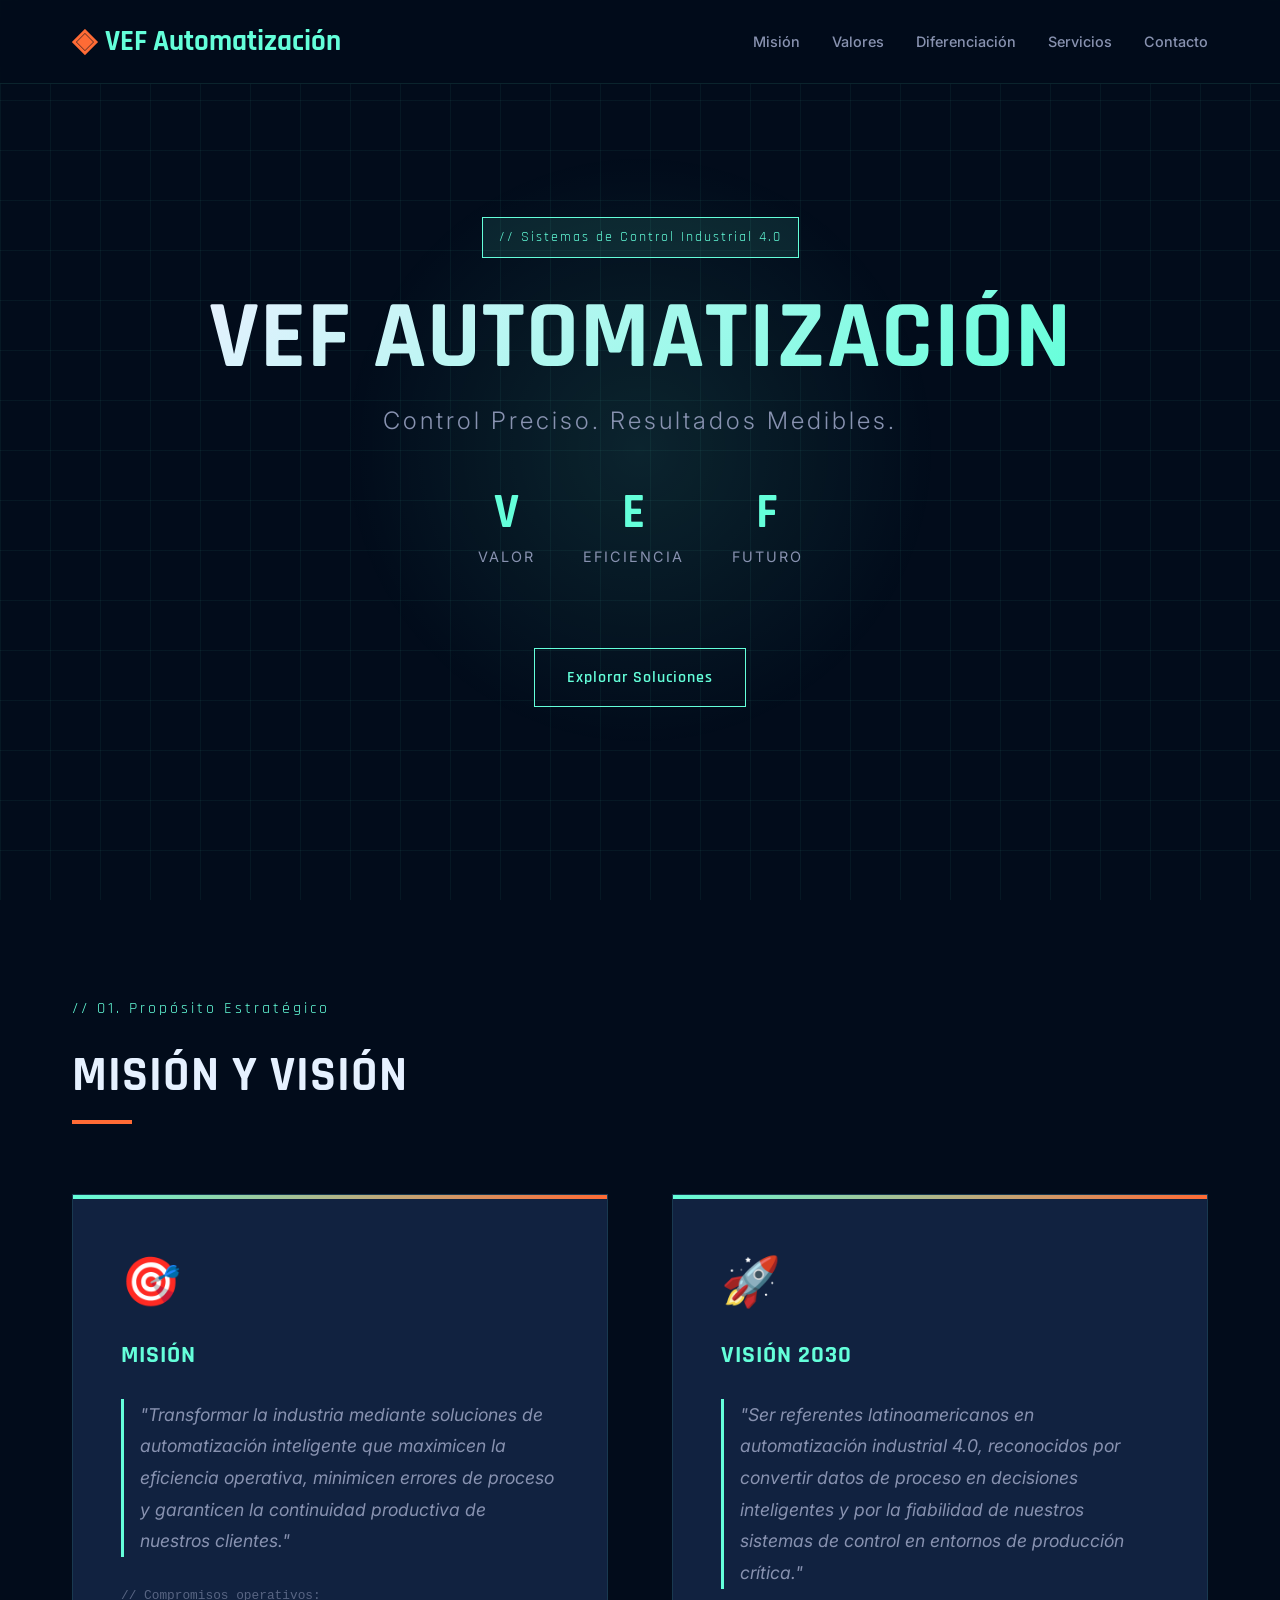
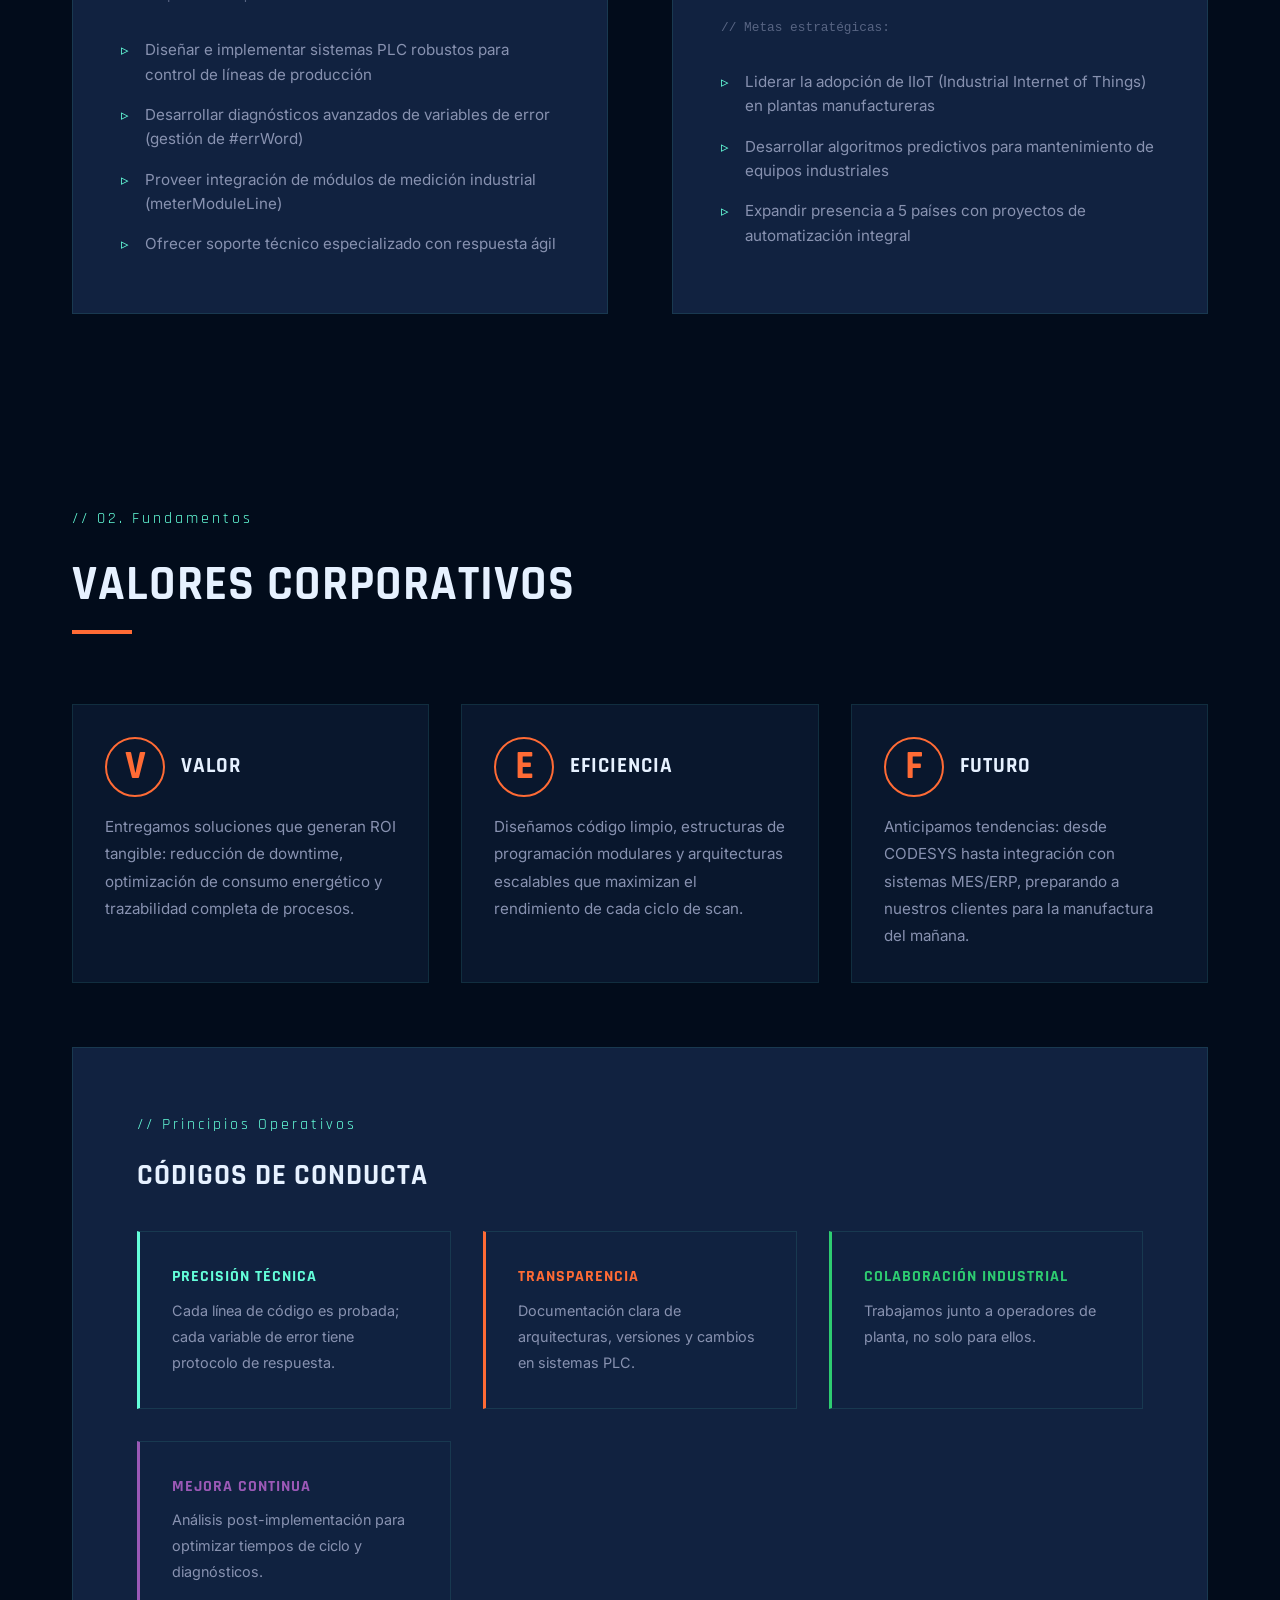
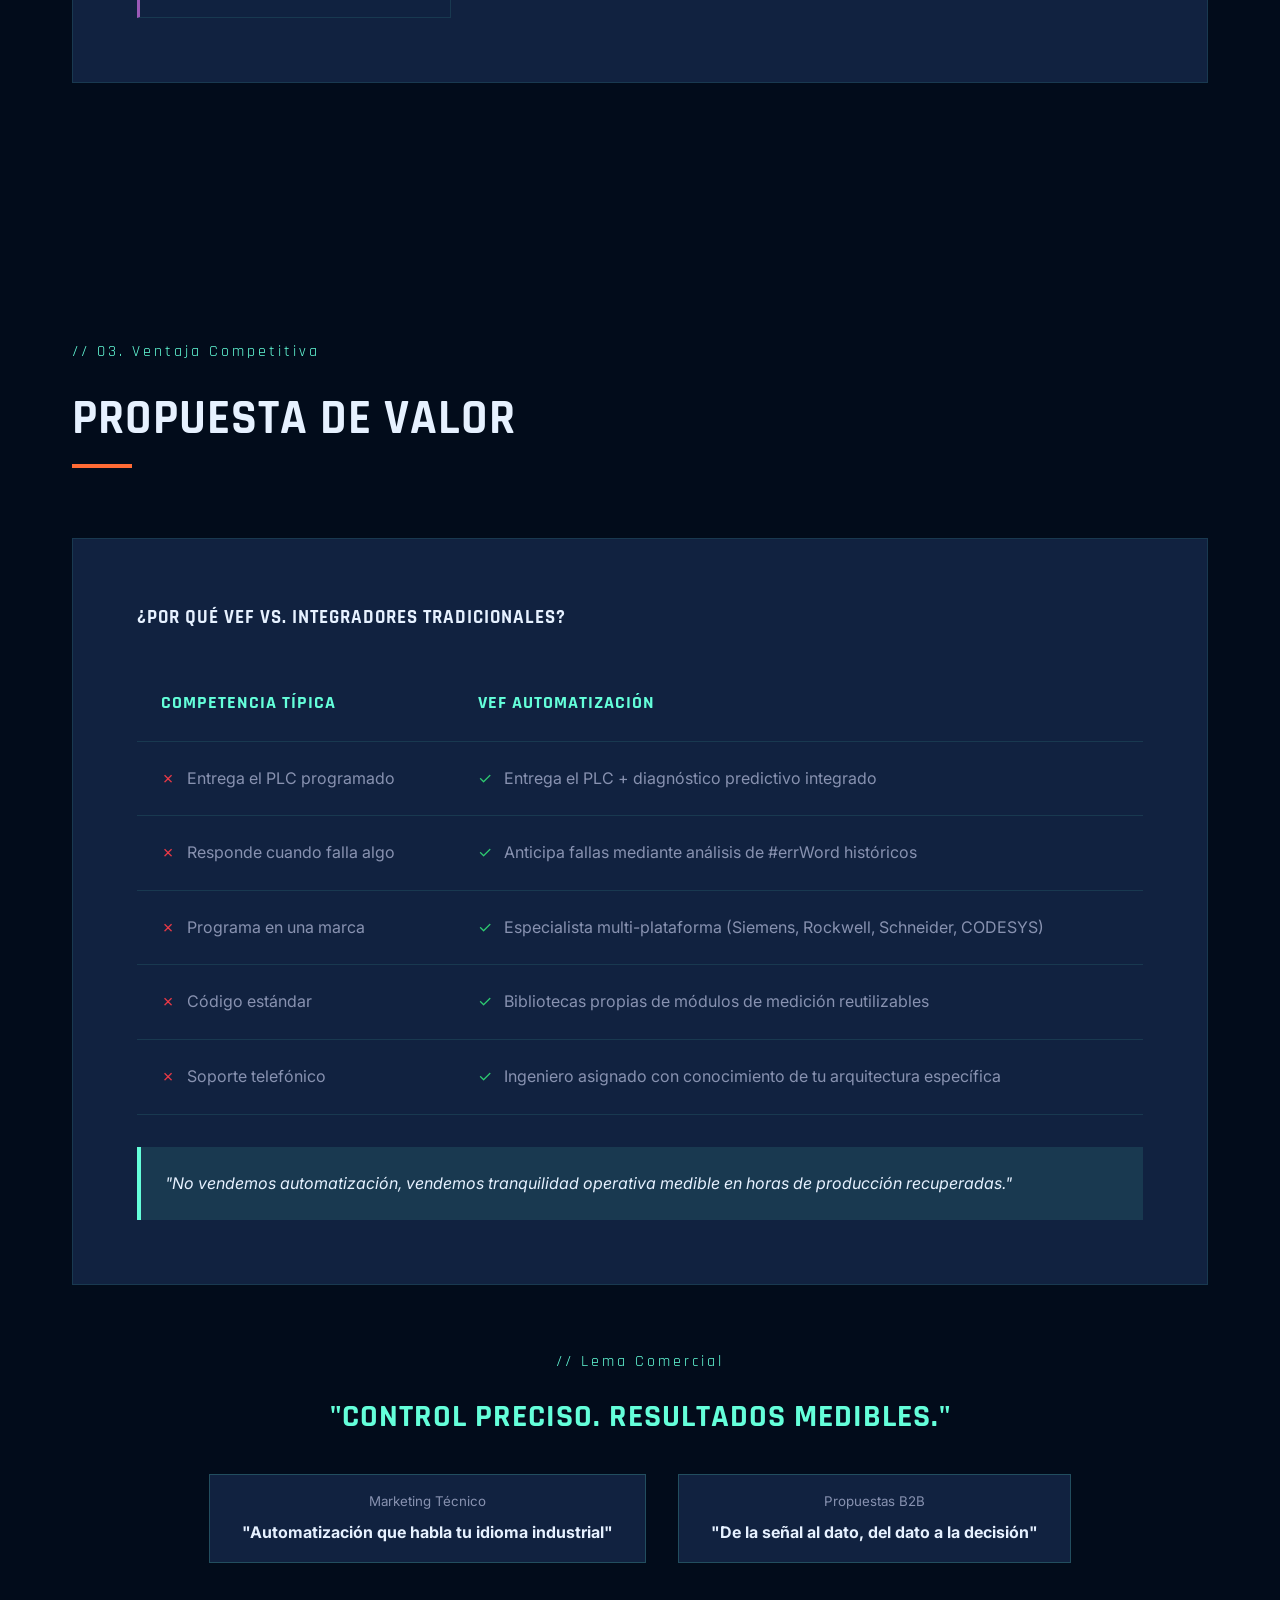
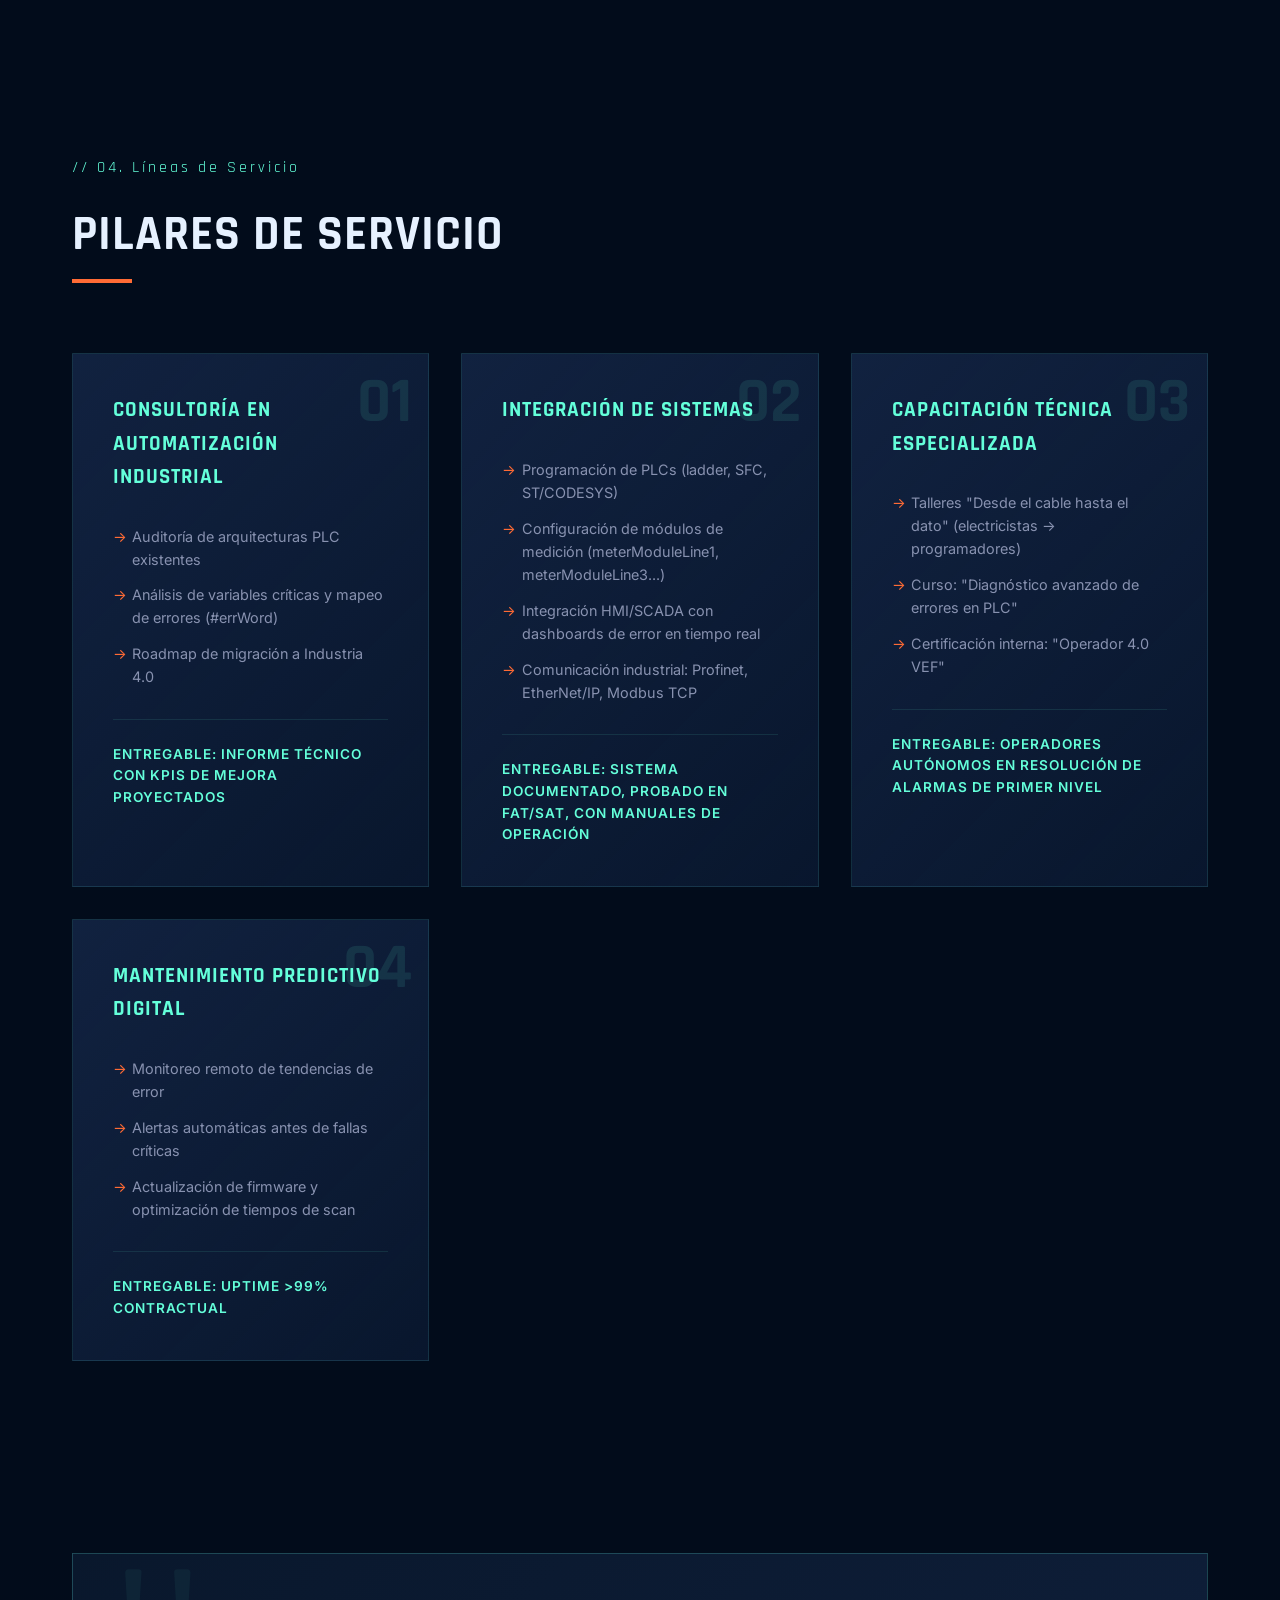
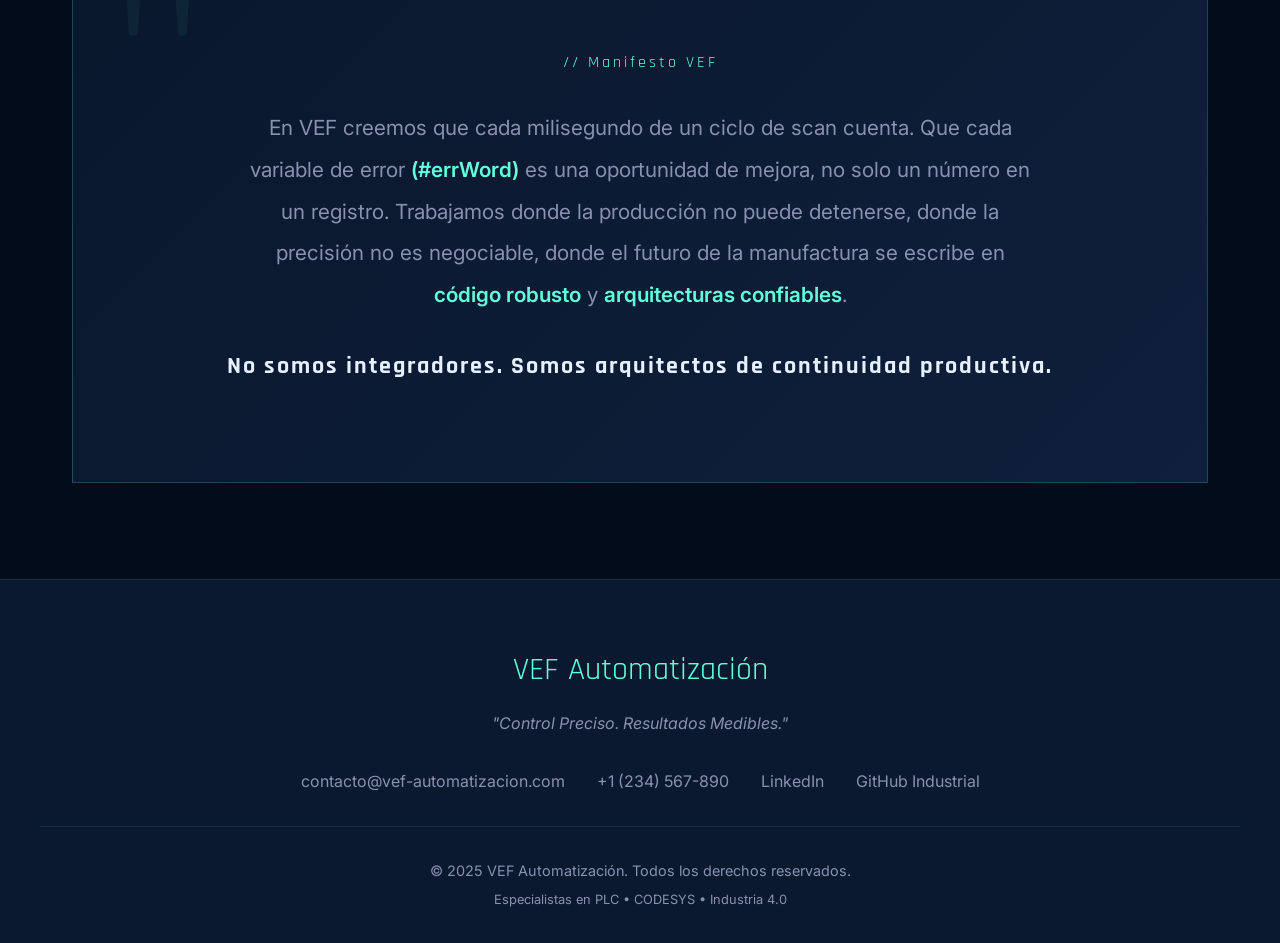
==== SRC/Index.html @ 4f165dd0 "Primer commit de proyecto" ====
<!DOCTYPE html>
<html lang="es">
<head>
    <meta charset="UTF-8">
    <meta name="viewport" content="width=device-width, initial-scale=1.0">
    <title>VEF Automatización | Control Preciso. Resultados Medibles.</title>
    <link rel="preconnect" href="https://fonts.googleapis.com">
    <link rel="preconnect" href="https://fonts.gstatic.com" crossorigin>
    <link href="https://fonts.googleapis.com/css2?family=Rajdhani:wght@400;500;600;700&family=Inter:wght@300;400;500;600&display=swap" rel="stylesheet">
    <style>
        :root {
            --primary: #0a192f;
            --secondary: #112240;
            --accent: #64ffda;
            --accent-dark: #00b4d8;
            --text-primary: #e6f1ff;
            --text-secondary: #8892b0;
            --industrial-orange: #ff6b35;
            --error-red: #e63946;
            --success: #2ecc71;
            --bg-dark: #020c1b;
            --grid-color: rgba(100, 255, 218, 0.05);
        }

        * {
            margin: 0;
            padding: 0;
            box-sizing: border-box;
        }

        html {
            scroll-behavior: smooth;
        }

        body {
            font-family: 'Inter', sans-serif;
            background-color: var(--bg-dark);
            color: var(--text-primary);
            line-height: 1.6;
            overflow-x: hidden;
        }

        h1, h2, h3, h4, h5, h6 {
            font-family: 'Rajdhani', sans-serif;
            font-weight: 700;
            text-transform: uppercase;
            letter-spacing: 1px;
        }

        /* Background Grid Animation */
        .bg-grid {
            position: fixed;
            top: 0;
            left: 0;
            width: 100%;
            height: 100%;
            background-image: 
                linear-gradient(var(--grid-color) 1px, transparent 1px),
                linear-gradient(90deg, var(--grid-color) 1px, transparent 1px);
            background-size: 50px 50px;
            z-index: -1;
            animation: gridMove 20s linear infinite;
        }

        @keyframes gridMove {
            0% { transform: translate(0, 0); }
            100% { transform: translate(50px, 50px); }
        }

        /* Navigation */
        nav {
            position: fixed;
            top: 0;
            width: 100%;
            background: rgba(2, 12, 27, 0.95);
            backdrop-filter: blur(10px);
            border-bottom: 1px solid rgba(100, 255, 218, 0.1);
            z-index: 1000;
            padding: 1rem 0;
            transition: all 0.3s ease;
        }

        nav.scrolled {
            padding: 0.5rem 0;
            box-shadow: 0 10px 30px -10px rgba(2, 12, 27, 0.7);
        }

        .nav-container {
            max-width: 1200px;
            margin: 0 auto;
            padding: 0 2rem;
            display: flex;
            justify-content: space-between;
            align-items: center;
        }

        .logo {
            font-family: 'Rajdhani', sans-serif;
            font-size: 1.8rem;
            font-weight: 700;
            color: var(--accent);
            text-decoration: none;
            display: flex;
            align-items: center;
            gap: 0.5rem;
        }

        .logo::before {
            content: '◈';
            color: var(--industrial-orange);
            font-size: 2rem;
            animation: pulse 2s infinite;
        }

        @keyframes pulse {
            0%, 100% { opacity: 1; }
            50% { opacity: 0.5; }
        }

        .nav-links {
            display: flex;
            gap: 2rem;
            list-style: none;
        }

        .nav-links a {
            color: var(--text-secondary);
            text-decoration: none;
            font-size: 0.9rem;
            font-weight: 500;
            transition: all 0.3s ease;
            position: relative;
        }

        .nav-links a::after {
            content: '';
            position: absolute;
            bottom: -5px;
            left: 0;
            width: 0;
            height: 2px;
            background: var(--accent);
            transition: width 0.3s ease;
        }

        .nav-links a:hover {
            color: var(--accent);
        }

        .nav-links a:hover::after {
            width: 100%;
        }

        /* Hero Section */
        .hero {
            min-height: 100vh;
            display: flex;
            align-items: center;
            justify-content: center;
            position: relative;
            padding: 6rem 2rem 4rem;
            overflow: hidden;
        }

        .hero::before {
            content: '';
            position: absolute;
            top: 50%;
            left: 50%;
            transform: translate(-50%, -50%);
            width: 600px;
            height: 600px;
            background: radial-gradient(circle, rgba(100, 255, 218, 0.1) 0%, transparent 70%);
            animation: breathe 4s ease-in-out infinite;
        }

        @keyframes breathe {
            0%, 100% { transform: translate(-50%, -50%) scale(1); opacity: 0.5; }
            50% { transform: translate(-50%, -50%) scale(1.2); opacity: 0.8; }
        }

        .hero-content {
            text-align: center;
            z-index: 1;
            max-width: 900px;
        }

        .hero-tag {
            display: inline-block;
            padding: 0.5rem 1rem;
            background: rgba(100, 255, 218, 0.1);
            border: 1px solid var(--accent);
            color: var(--accent);
            font-family: 'Rajdhani', sans-serif;
            font-size: 0.9rem;
            margin-bottom: 2rem;
            letter-spacing: 2px;
            animation: borderPulse 2s infinite;
        }

        @keyframes borderPulse {
            0%, 100% { border-color: var(--accent); box-shadow: 0 0 10px rgba(100, 255, 218, 0.2); }
            50% { border-color: var(--accent-dark); box-shadow: 0 0 20px rgba(100, 255, 218, 0.4); }
        }

        .hero h1 {
            font-size: clamp(3rem, 8vw, 6rem);
            margin-bottom: 1rem;
            background: linear-gradient(135deg, var(--text-primary) 0%, var(--accent) 100%);
            -webkit-background-clip: text;
            -webkit-text-fill-color: transparent;
            line-height: 1;
        }

        .hero-subtitle {
            font-size: 1.5rem;
            color: var(--text-secondary);
            margin-bottom: 2rem;
            font-weight: 300;
            letter-spacing: 3px;
        }

        .hero-values {
            display: flex;
            justify-content: center;
            gap: 3rem;
            margin: 3rem 0;
            flex-wrap: wrap;
        }

        .value-badge {
            display: flex;
            flex-direction: column;
            align-items: center;
            gap: 0.5rem;
        }

        .value-letter {
            font-family: 'Rajdhani', sans-serif;
            font-size: 3rem;
            font-weight: 700;
            color: var(--accent);
            line-height: 1;
        }

        .value-word {
            font-size: 0.9rem;
            color: var(--text-secondary);
            text-transform: uppercase;
            letter-spacing: 2px;
        }

        .cta-button {
            display: inline-block;
            padding: 1rem 2rem;
            background: transparent;
            color: var(--accent);
            border: 1px solid var(--accent);
            text-decoration: none;
            font-family: 'Rajdhani', sans-serif;
            font-weight: 600;
            letter-spacing: 1px;
            margin-top: 2rem;
            transition: all 0.3s ease;
            position: relative;
            overflow: hidden;
        }

        .cta-button::before {
            content: '';
            position: absolute;
            top: 0;
            left: -100%;
            width: 100%;
            height: 100%;
            background: var(--accent);
            transition: left 0.3s ease;
            z-index: -1;
        }

        .cta-button:hover {
            color: var(--primary);
        }

        .cta-button:hover::before {
            left: 0;
        }

        /* Section Styles */
        section {
            padding: 6rem 2rem;
            max-width: 1200px;
            margin: 0 auto;
            position: relative;
        }

        .section-header {
            margin-bottom: 4rem;
            position: relative;
        }

        .section-tag {
            color: var(--accent);
            font-family: 'Rajdhani', sans-serif;
            font-size: 1rem;
            letter-spacing: 3px;
            margin-bottom: 1rem;
            display: block;
        }

        .section-title {
            font-size: clamp(2rem, 5vw, 3rem);
            color: var(--text-primary);
            margin-bottom: 1rem;
            position: relative;
            display: inline-block;
        }

        .section-title::after {
            content: '';
            position: absolute;
            bottom: -10px;
            left: 0;
            width: 60px;
            height: 4px;
            background: var(--industrial-orange);
        }

        /* Mission & Vision */
        .mission-vision {
            display: grid;
            grid-template-columns: 1fr 1fr;
            gap: 4rem;
        }

        .mv-card {
            background: var(--secondary);
            padding: 3rem;
            border: 1px solid rgba(100, 255, 218, 0.1);
            position: relative;
            overflow: hidden;
            transition: transform 0.3s ease;
        }

        .mv-card::before {
            content: '';
            position: absolute;
            top: 0;
            left: 0;
            width: 100%;
            height: 4px;
            background: linear-gradient(90deg, var(--accent), var(--industrial-orange));
        }

        .mv-card:hover {
            transform: translateY(-5px);
            border-color: rgba(100, 255, 218, 0.3);
        }

        .mv-icon {
            font-size: 3rem;
            margin-bottom: 1rem;
            color: var(--accent);
        }

        .mv-card h3 {
            font-size: 1.5rem;
            margin-bottom: 1rem;
            color: var(--accent);
        }

        .quote {
            font-style: italic;
            font-size: 1.1rem;
            color: var(--text-secondary);
            border-left: 3px solid var(--accent);
            padding-left: 1rem;
            margin: 1.5rem 0;
            line-height: 1.8;
        }

        .commitments {
            list-style: none;
            margin-top: 1.5rem;
        }

        .commitments li {
            padding: 0.5rem 0;
            padding-left: 1.5rem;
            position: relative;
            color: var(--text-secondary);
            font-size: 0.95rem;
        }

        .commitments li::before {
            content: '▹';
            position: absolute;
            left: 0;
            color: var(--accent);
        }

        /* Values Section */
        .values-grid {
            display: grid;
            grid-template-columns: repeat(auto-fit, minmax(300px, 1fr));
            gap: 2rem;
            margin-top: 3rem;
        }

        .value-card {
            background: rgba(17, 34, 64, 0.5);
            border: 1px solid rgba(100, 255, 218, 0.1);
            padding: 2rem;
            position: relative;
            transition: all 0.3s ease;
        }

        .value-card:hover {
            background: var(--secondary);
            border-color: var(--accent);
            transform: translateY(-5px);
            box-shadow: 0 10px 30px -15px rgba(2, 12, 27, 0.7);
        }

        .value-header {
            display: flex;
            align-items: center;
            gap: 1rem;
            margin-bottom: 1rem;
        }

        .value-icon {
            font-family: 'Rajdhani', sans-serif;
            font-size: 2.5rem;
            font-weight: 700;
            color: var(--industrial-orange);
            width: 60px;
            height: 60px;
            display: flex;
            align-items: center;
            justify-content: center;
            border: 2px solid var(--industrial-orange);
            border-radius: 50%;
        }

        .value-card h3 {
            font-size: 1.3rem;
            color: var(--text-primary);
        }

        .value-card p {
            color: var(--text-secondary);
            font-size: 0.95rem;
            line-height: 1.8;
        }

        /* Differentiation Table */
        .diff-section {
            background: var(--secondary);
            padding: 4rem;
            margin: 4rem 0;
            border: 1px solid rgba(100, 255, 218, 0.1);
        }

        .diff-table {
            width: 100%;
            border-collapse: collapse;
            margin-top: 2rem;
        }

        .diff-table th,
        .diff-table td {
            padding: 1.5rem;
            text-align: left;
            border-bottom: 1px solid rgba(100, 255, 218, 0.1);
        }

        .diff-table th {
            color: var(--accent);
            font-family: 'Rajdhani', sans-serif;
            font-size: 1.1rem;
            text-transform: uppercase;
            letter-spacing: 1px;
        }

        .diff-table td {
            color: var(--text-secondary);
        }

        .diff-table tr:hover td {
            color: var(--text-primary);
            background: rgba(100, 255, 218, 0.05);
        }

        .check-icon {
            color: var(--success);
            margin-right: 0.5rem;
        }

        .cross-icon {
            color: var(--error-red);
            margin-right: 0.5rem;
        }

        .highlight-box {
            background: rgba(100, 255, 218, 0.1);
            border-left: 4px solid var(--accent);
            padding: 1.5rem;
            margin-top: 2rem;
            font-style: italic;
            color: var(--text-primary);
        }

        /* Service Pillars */
        .pillars-container {
            display: grid;
            grid-template-columns: repeat(auto-fit, minmax(280px, 1fr));
            gap: 2rem;
            margin-top: 3rem;
        }

        .pillar-card {
            background: linear-gradient(135deg, var(--secondary) 0%, rgba(17, 34, 64, 0.5) 100%);
            border: 1px solid rgba(100, 255, 218, 0.1);
            padding: 2.5rem;
            position: relative;
            overflow: hidden;
            transition: all 0.3s ease;
        }

        .pillar-card::before {
            content: '';
            position: absolute;
            top: 0;
            left: 0;
            width: 4px;
            height: 100%;
            background: var(--accent);
            transform: scaleY(0);
            transition: transform 0.3s ease;
        }

        .pillar-card:hover::before {
            transform: scaleY(1);
        }

        .pillar-number {
            font-family: 'Rajdhani', sans-serif;
            font-size: 4rem;
            font-weight: 700;
            color: rgba(100, 255, 218, 0.1);
            position: absolute;
            top: 1rem;
            right: 1rem;
            line-height: 1;
        }

        .pillar-card h3 {
            font-size: 1.3rem;
            margin-bottom: 1rem;
            color: var(--accent);
            position: relative;
            z-index: 1;
        }

        .pillar-list {
            list-style: none;
            margin: 1.5rem 0;
        }

        .pillar-list li {
            padding: 0.4rem 0;
            padding-left: 1.2rem;
            position: relative;
            color: var(--text-secondary);
            font-size: 0.9rem;
        }

        .pillar-list li::before {
            content: '→';
            position: absolute;
            left: 0;
            color: var(--industrial-orange);
        }

        .deliverable {
            margin-top: 1.5rem;
            padding-top: 1.5rem;
            border-top: 1px solid rgba(100, 255, 218, 0.1);
            font-size: 0.85rem;
            color: var(--accent);
            font-weight: 600;
            text-transform: uppercase;
            letter-spacing: 1px;
        }

        /* Manifesto */
        .manifesto {
            background: linear-gradient(135deg, rgba(10, 25, 47, 0.9) 0%, rgba(17, 34, 64, 0.9) 100%);
            padding: 6rem 4rem;
            text-align: center;
            border: 1px solid rgba(100, 255, 218, 0.2);
            position: relative;
            overflow: hidden;
        }

        .manifesto::before {
            content: '"';
            position: absolute;
            top: -2rem;
            left: 2rem;
            font-family: 'Rajdhani', sans-serif;
            font-size: 20rem;
            color: rgba(100, 255, 218, 0.05);
            line-height: 1;
        }

        .manifesto-text {
            font-size: 1.3rem;
            line-height: 2;
            color: var(--text-secondary);
            max-width: 800px;
            margin: 0 auto;
            position: relative;
            z-index: 1;
        }

        .manifesto-text strong {
            color: var(--accent);
            font-weight: 600;
        }

        .manifesto-closing {
            margin-top: 2rem;
            font-family: 'Rajdhani', sans-serif;
            font-size: 1.5rem;
            color: var(--text-primary);
            font-weight: 700;
            letter-spacing: 2px;
        }

        /* Footer */
        footer {
            background: var(--primary);
            padding: 4rem 2rem 2rem;
            border-top: 1px solid rgba(100, 255, 218, 0.1);
            text-align: center;
        }

        .footer-content {
            max-width: 1200px;
            margin: 0 auto;
        }

        .footer-logo {
            font-family: 'Rajdhani', sans-serif;
            font-size: 2rem;
            color: var(--accent);
            margin-bottom: 1rem;
        }

        .footer-tagline {
            color: var(--text-secondary);
            font-style: italic;
            margin-bottom: 2rem;
        }

        .footer-links {
            display: flex;
            justify-content: center;
            gap: 2rem;
            margin-bottom: 2rem;
            flex-wrap: wrap;
        }

        .footer-links a {
            color: var(--text-secondary);
            text-decoration: none;
            transition: color 0.3s ease;
        }

        .footer-links a:hover {
            color: var(--accent);
        }

        .copyright {
            color: var(--text-secondary);
            font-size: 0.9rem;
            padding-top: 2rem;
            border-top: 1px solid rgba(100, 255, 218, 0.1);
        }

        /* Responsive */
        @media (max-width: 768px) {
            .nav-links {
                display: none;
            }
            
            .mission-vision {
                grid-template-columns: 1fr;
            }
            
            .hero-values {
                gap: 2rem;
            }
            
            .diff-section {
                padding: 2rem 1rem;
            }
            
            .manifesto {
                padding: 3rem 1.5rem;
            }
        }

        /* Scroll Reveal Animation */
        .reveal {
            opacity: 0;
            transform: translateY(30px);
            transition: all 0.8s ease;
        }

        .reveal.active {
            opacity: 1;
            transform: translateY(0);
        }

        /* Code-like decorative elements */
        .code-comment {
            color: var(--text-secondary);
            font-family: 'Courier New', monospace;
            font-size: 0.8rem;
            opacity: 0.6;
        }
    </style>
</head>
<body>
    <div class="bg-grid"></div>

    <nav id="navbar">
        <div class="nav-container">
            <a href="#" class="logo">VEF Automatización</a>
            <ul class="nav-links">
                <li><a href="#mision">Misión</a></li>
                <li><a href="#valores">Valores</a></li>
                <li><a href="#diferenciacion">Diferenciación</a></li>
                <li><a href="#servicios">Servicios</a></li>
                <li><a href="#contacto">Contacto</a></li>
            </ul>
        </div>
    </nav>

    <section class="hero">
        <div class="hero-content">
            <span class="hero-tag">// Sistemas de Control Industrial 4.0</span>
            <h1>VEF Automatización</h1>
            <p class="hero-subtitle">Control Preciso. Resultados Medibles.</p>
            
            <div class="hero-values">
                <div class="value-badge">
                    <span class="value-letter">V</span>
                    <span class="value-word">Valor</span>
                </div>
                <div class="value-badge">
                    <span class="value-letter">E</span>
                    <span class="value-word">Eficiencia</span>
                </div>
                <div class="value-badge">
                    <span class="value-letter">F</span>
                    <span class="value-word">Futuro</span>
                </div>
            </div>

            <a href="#mision" class="cta-button">Explorar Soluciones</a>
        </div>
    </section>

    <section id="mision" class="reveal">
        <div class="section-header">
            <span class="section-tag">// 01. Propósito Estratégico</span>
            <h2 class="section-title">Misión y Visión</h2>
        </div>

        <div class="mission-vision">
            <div class="mv-card">
                <div class="mv-icon">🎯</div>
                <h3>Misión</h3>
                <p class="quote">
                    "Transformar la industria mediante soluciones de automatización inteligente que maximicen la eficiencia operativa, minimicen errores de proceso y garanticen la continuidad productiva de nuestros clientes."
                </p>
                <span class="code-comment">// Compromisos operativos:</span>
                <ul class="commitments">
                    <li>Diseñar e implementar sistemas PLC robustos para control de líneas de producción</li>
                    <li>Desarrollar diagnósticos avanzados de variables de error (gestión de #errWord)</li>
                    <li>Proveer integración de módulos de medición industrial (meterModuleLine)</li>
                    <li>Ofrecer soporte técnico especializado con respuesta ágil</li>
                </ul>
            </div>

            <div class="mv-card">
                <div class="mv-icon">🚀</div>
                <h3>Visión 2030</h3>
                <p class="quote">
                    "Ser referentes latinoamericanos en automatización industrial 4.0, reconocidos por convertir datos de proceso en decisiones inteligentes y por la fiabilidad de nuestros sistemas de control en entornos de producción crítica."
                </p>
                <span class="code-comment">// Metas estratégicas:</span>
                <ul class="commitments">
                    <li>Liderar la adopción de IIoT (Industrial Internet of Things) en plantas manufactureras</li>
                    <li>Desarrollar algoritmos predictivos para mantenimiento de equipos industriales</li>
                    <li>Expandir presencia a 5 países con proyectos de automatización integral</li>
                </ul>
            </div>
        </div>
    </section>

    <section id="valores" class="reveal">
        <div class="section-header">
            <span class="section-tag">// 02. Fundamentos</span>
            <h2 class="section-title">Valores Corporativos</h2>
        </div>

        <div class="values-grid">
            <div class="value-card">
                <div class="value-header">
                    <div class="value-icon">V</div>
                    <h3>Valor</h3>
                </div>
                <p>Entregamos soluciones que generan ROI tangible: reducción de downtime, optimización de consumo energético y trazabilidad completa de procesos.</p>
            </div>

            <div class="value-card">
                <div class="value-header">
                    <div class="value-icon">E</div>
                    <h3>Eficiencia</h3>
                </div>
                <p>Diseñamos código limpio, estructuras de programación modulares y arquitecturas escalables que maximizan el rendimiento de cada ciclo de scan.</p>
            </div>

            <div class="value-card">
                <div class="value-header">
                    <div class="value-icon">F</div>
                    <h3>Futuro</h3>
                </div>
                <p>Anticipamos tendencias: desde CODESYS hasta integración con sistemas MES/ERP, preparando a nuestros clientes para la manufactura del mañana.</p>
            </div>
        </div>

        <div class="diff-section" style="margin-top: 4rem;">
            <span class="section-tag">// Principios Operativos</span>
            <h3 style="font-size: 1.8rem; margin-bottom: 2rem; color: var(--text-primary);">Códigos de Conducta</h3>
            
            <div class="values-grid" style="margin-top: 2rem;">
                <div class="value-card" style="border-left: 3px solid var(--accent);">
                    <h4 style="color: var(--accent); margin-bottom: 0.5rem;">Precisión Técnica</h4>
                    <p style="font-size: 0.9rem;">Cada línea de código es probada; cada variable de error tiene protocolo de respuesta.</p>
                </div>
                <div class="value-card" style="border-left: 3px solid var(--industrial-orange);">
                    <h4 style="color: var(--industrial-orange); margin-bottom: 0.5rem;">Transparencia</h4>
                    <p style="font-size: 0.9rem;">Documentación clara de arquitecturas, versiones y cambios en sistemas PLC.</p>
                </div>
                <div class="value-card" style="border-left: 3px solid var(--success);">
                    <h4 style="color: var(--success); margin-bottom: 0.5rem;">Colaboración Industrial</h4>
                    <p style="font-size: 0.9rem;">Trabajamos junto a operadores de planta, no solo para ellos.</p>
                </div>
                <div class="value-card" style="border-left: 3px solid #9b59b6;">
                    <h4 style="color: #9b59b6; margin-bottom: 0.5rem;">Mejora Continua</h4>
                    <p style="font-size: 0.9rem;">Análisis post-implementación para optimizar tiempos de ciclo y diagnósticos.</p>
                </div>
            </div>
        </div>
    </section>

    <section id="diferenciacion" class="reveal">
        <div class="section-header">
            <span class="section-tag">// 03. Ventaja Competitiva</span>
            <h2 class="section-title">Propuesta de Valor</h2>
        </div>

        <div class="diff-section">
            <h3 style="margin-bottom: 1rem; color: var(--text-primary);">¿Por qué VEF vs. integradores tradicionales?</h3>
            
            <table class="diff-table">
                <thead>
                    <tr>
                        <th>Competencia Típica</th>
                        <th>VEF Automatización</th>
                    </tr>
                </thead>
                <tbody>
                    <tr>
                        <td><span class="cross-icon">✗</span> Entrega el PLC programado</td>
                        <td><span class="check-icon">✓</span> Entrega el PLC + diagnóstico predictivo integrado</td>
                    </tr>
                    <tr>
                        <td><span class="cross-icon">✗</span> Responde cuando falla algo</td>
                        <td><span class="check-icon">✓</span> Anticipa fallas mediante análisis de #errWord históricos</td>
                    </tr>
                    <tr>
                        <td><span class="cross-icon">✗</span> Programa en una marca</td>
                        <td><span class="check-icon">✓</span> Especialista multi-plataforma (Siemens, Rockwell, Schneider, CODESYS)</td>
                    </tr>
                    <tr>
                        <td><span class="cross-icon">✗</span> Código estándar</td>
                        <td><span class="check-icon">✓</span> Bibliotecas propias de módulos de medición reutilizables</td>
                    </tr>
                    <tr>
                        <td><span class="cross-icon">✗</span> Soporte telefónico</td>
                        <td><span class="check-icon">✓</span> Ingeniero asignado con conocimiento de tu arquitectura específica</td>
                    </tr>
                </tbody>
            </table>

            <div class="highlight-box">
                "No vendemos automatización, vendemos tranquilidad operativa medible en horas de producción recuperadas."
            </div>
        </div>

        <div style="margin-top: 3rem; text-align: center;">
            <span class="section-tag">// Lema Comercial</span>
            <h3 style="font-size: 2rem; color: var(--accent); margin: 1rem 0;">"Control Preciso. Resultados Medibles."</h3>
            <div style="display: flex; justify-content: center; gap: 2rem; margin-top: 2rem; flex-wrap: wrap;">
                <div style="background: var(--secondary); padding: 1rem 2rem; border: 1px solid rgba(100, 255, 218, 0.2);">
                    <small style="color: var(--text-secondary); display: block; margin-bottom: 0.5rem;">Marketing Técnico</small>
                    <strong style="color: var(--text-primary);">"Automatización que habla tu idioma industrial"</strong>
                </div>
                <div style="background: var(--secondary); padding: 1rem 2rem; border: 1px solid rgba(100, 255, 218, 0.2);">
                    <small style="color: var(--text-secondary); display: block; margin-bottom: 0.5rem;">Propuestas B2B</small>
                    <strong style="color: var(--text-primary);">"De la señal al dato, del dato a la decisión"</strong>
                </div>
            </div>
        </div>
    </section>

    <section id="servicios" class="reveal">
        <div class="section-header">
            <span class="section-tag">// 04. Líneas de Servicio</span>
            <h2 class="section-title">Pilares de Servicio</h2>
        </div>

        <div class="pillars-container">
            <div class="pillar-card">
                <span class="pillar-number">01</span>
                <h3>Consultoría en Automatización Industrial</h3>
                <ul class="pillar-list">
                    <li>Auditoría de arquitecturas PLC existentes</li>
                    <li>Análisis de variables críticas y mapeo de errores (#errWord)</li>
                    <li>Roadmap de migración a Industria 4.0</li>
                </ul>
                <div class="deliverable">
                    Entregable: Informe técnico con KPIs de mejora proyectados
                </div>
            </div>

            <div class="pillar-card">
                <span class="pillar-number">02</span>
                <h3>Integración de Sistemas</h3>
                <ul class="pillar-list">
                    <li>Programación de PLCs (ladder, SFC, ST/CODESYS)</li>
                    <li>Configuración de módulos de medición (meterModuleLine1, meterModuleLine3...)</li>
                    <li>Integración HMI/SCADA con dashboards de error en tiempo real</li>
                    <li>Comunicación industrial: Profinet, EtherNet/IP, Modbus TCP</li>
                </ul>
                <div class="deliverable">
                    Entregable: Sistema documentado, probado en FAT/SAT, con manuales de operación
                </div>
            </div>

            <div class="pillar-card">
                <span class="pillar-number">03</span>
                <h3>Capacitación Técnica Especializada</h3>
                <ul class="pillar-list">
                    <li>Talleres "Desde el cable hasta el dato" (electricistas → programadores)</li>
                    <li>Curso: "Diagnóstico avanzado de errores en PLC"</li>
                    <li>Certificación interna: "Operador 4.0 VEF"</li>
                </ul>
                <div class="deliverable">
                    Entregable: Operadores autónomos en resolución de alarmas de primer nivel
                </div>
            </div>

            <div class="pillar-card">
                <span class="pillar-number">04</span>
                <h3>Mantenimiento Predictivo Digital</h3>
                <ul class="pillar-list">
                    <li>Monitoreo remoto de tendencias de error</li>
                    <li>Alertas automáticas antes de fallas críticas</li>
                    <li>Actualización de firmware y optimización de tiempos de scan</li>
                </ul>
                <div class="deliverable">
                    Entregable: Uptime >99% contractual
                </div>
            </div>
        </div>
    </section>

    <section class="reveal">
        <div class="manifesto">
            <span class="section-tag" style="color: var(--accent); margin-bottom: 2rem; display: block;">// Manifesto VEF</span>
            <p class="manifesto-text">
                En VEF creemos que cada milisegundo de un ciclo de scan cuenta. Que cada variable de error <strong>(#errWord)</strong> es una oportunidad de mejora, no solo un número en un registro. Trabajamos donde la producción no puede detenerse, donde la precisión no es negociable, donde el futuro de la manufactura se escribe en <strong>código robusto</strong> y <strong>arquitecturas confiables</strong>.
            </p>
            <p class="manifesto-closing">
                No somos integradores. Somos arquitectos de continuidad productiva.
            </p>
        </div>
    </section>

    <footer id="contacto">
        <div class="footer-content">
            <div class="footer-logo">VEF Automatización</div>
            <p class="footer-tagline">"Control Preciso. Resultados Medibles."</p>
            
            <div class="footer-links">
                <a href="mailto:contacto@vef-automatizacion.com">contacto@vef-automatizacion.com</a>
                <a href="tel:+1234567890">+1 (234) 567-890</a>
                <a href="#">LinkedIn</a>
                <a href="#">GitHub Industrial</a>
            </div>

            <div class="copyright">
                <p>&copy; 2025 VEF Automatización. Todos los derechos reservados.</p>
                <p style="margin-top: 0.5rem; font-size: 0.8rem; color: var(--text-secondary);">
                    Especialistas en PLC • CODESYS  • Industria 4.0
                </p>
            </div>
        </div>
    </footer>

    <script>
        // Navbar scroll effect
        window.addEventListener('scroll', () => {
            const navbar = document.getElementById('navbar');
            if (window.scrollY > 50) {
                navbar.classList.add('scrolled');
            } else {
                navbar.classList.remove('scrolled');
            }
        });

        // Scroll reveal animation
        const observerOptions = {
            threshold: 0.1,
            rootMargin: "0px 0px -50px 0px"
        };

        const observer = new IntersectionObserver((entries) => {
            entries.forEach(entry => {
                if (entry.isIntersecting) {
                    entry.target.classList.add('active');
                }
            });
        }, observerOptions);

        document.querySelectorAll('.reveal').forEach((el) => observer.observe(el));

        // Smooth scroll for navigation links
        document.querySelectorAll('a[href^="#"]').forEach(anchor => {
            anchor.addEventListener('click', function (e) {
                e.preventDefault();
                const target = document.querySelector(this.getAttribute('href'));
                if (target) {
                    target.scrollIntoView({
                        behavior: 'smooth',
                        block: 'start'
                    });
                }
            });
        });

        // Dynamic typing effect for hero (optional enhancement)
        const heroTag = document.querySelector('.hero-tag');
        const text = heroTag.textContent;
        heroTag.textContent = '';
        let i = 0;
        
        function typeWriter() {
            if (i < text.length) {
                heroTag.textContent += text.charAt(i);
                i++;
                setTimeout(typeWriter, 50);
            }
        }
        
        // Start typing effect after page load
        window.addEventListener('load', () => {
            setTimeout(typeWriter, 500);
        });
    </script>
</body>
</html>
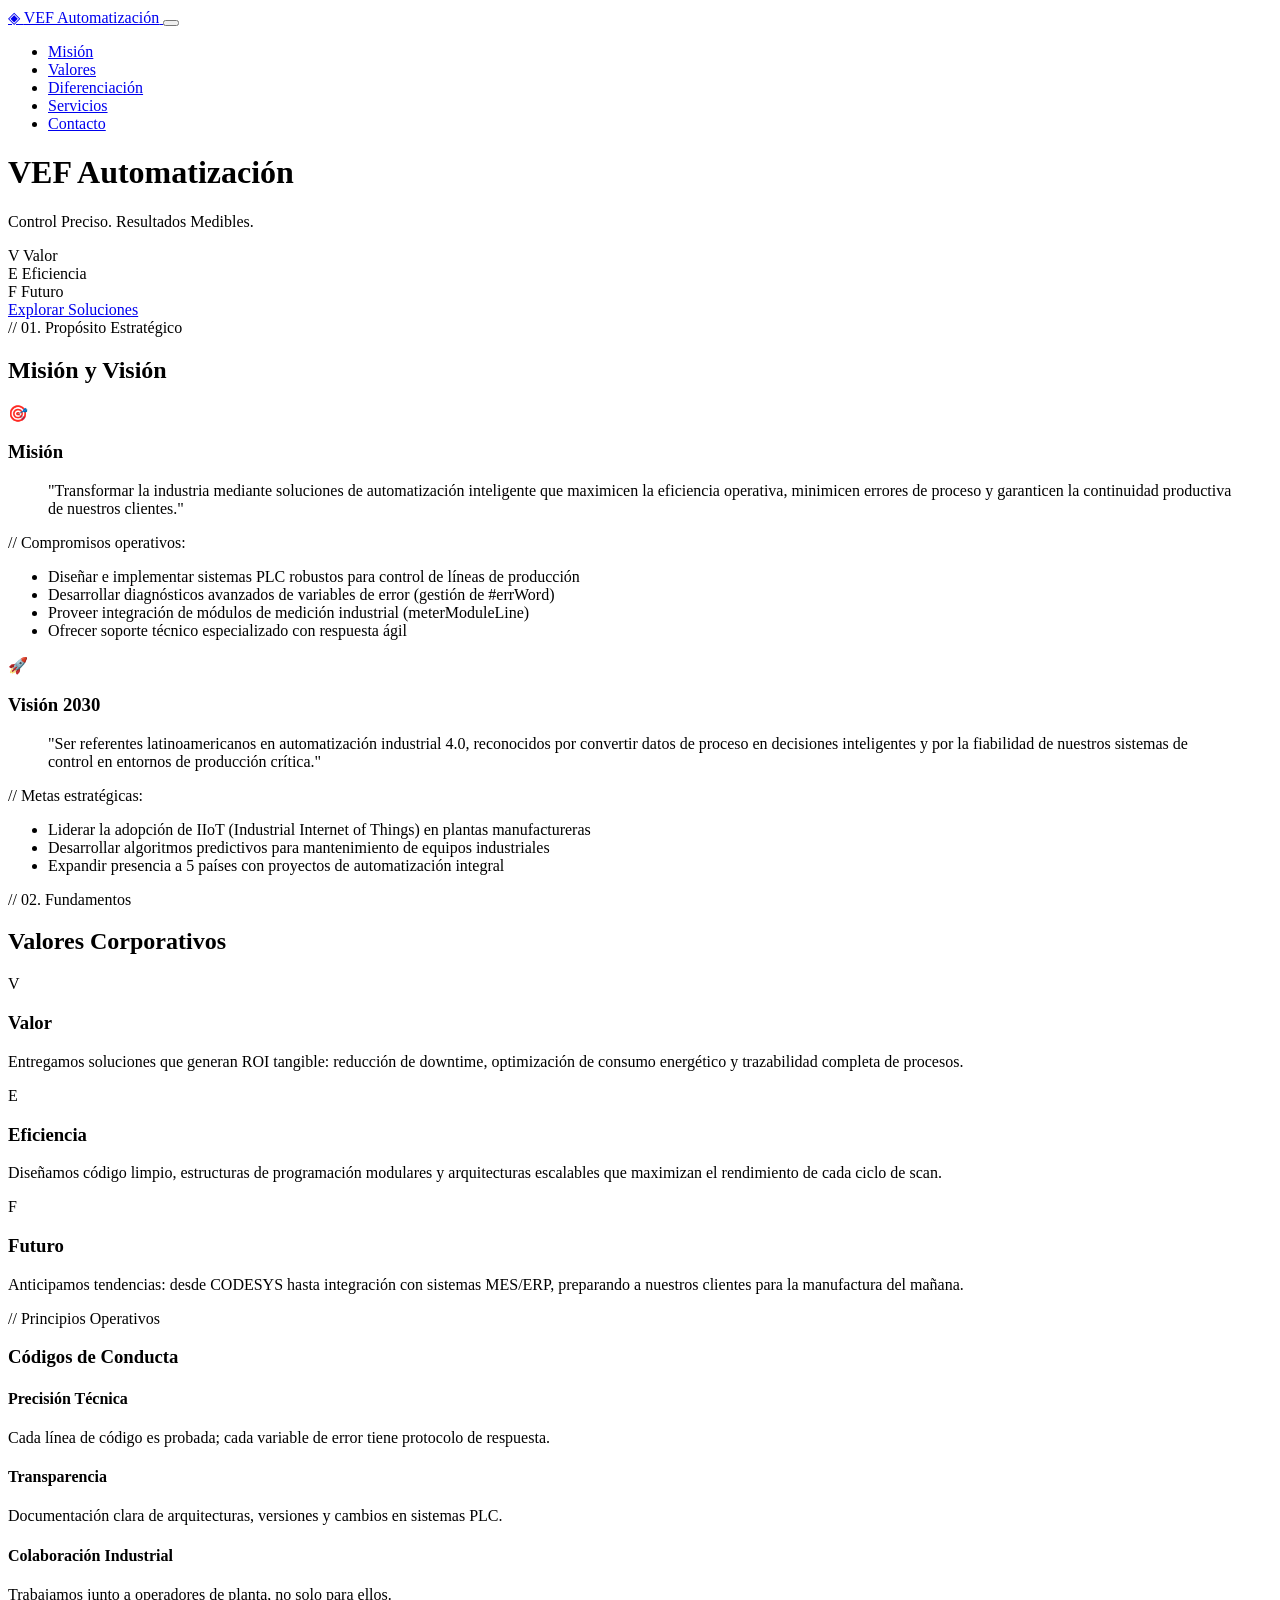
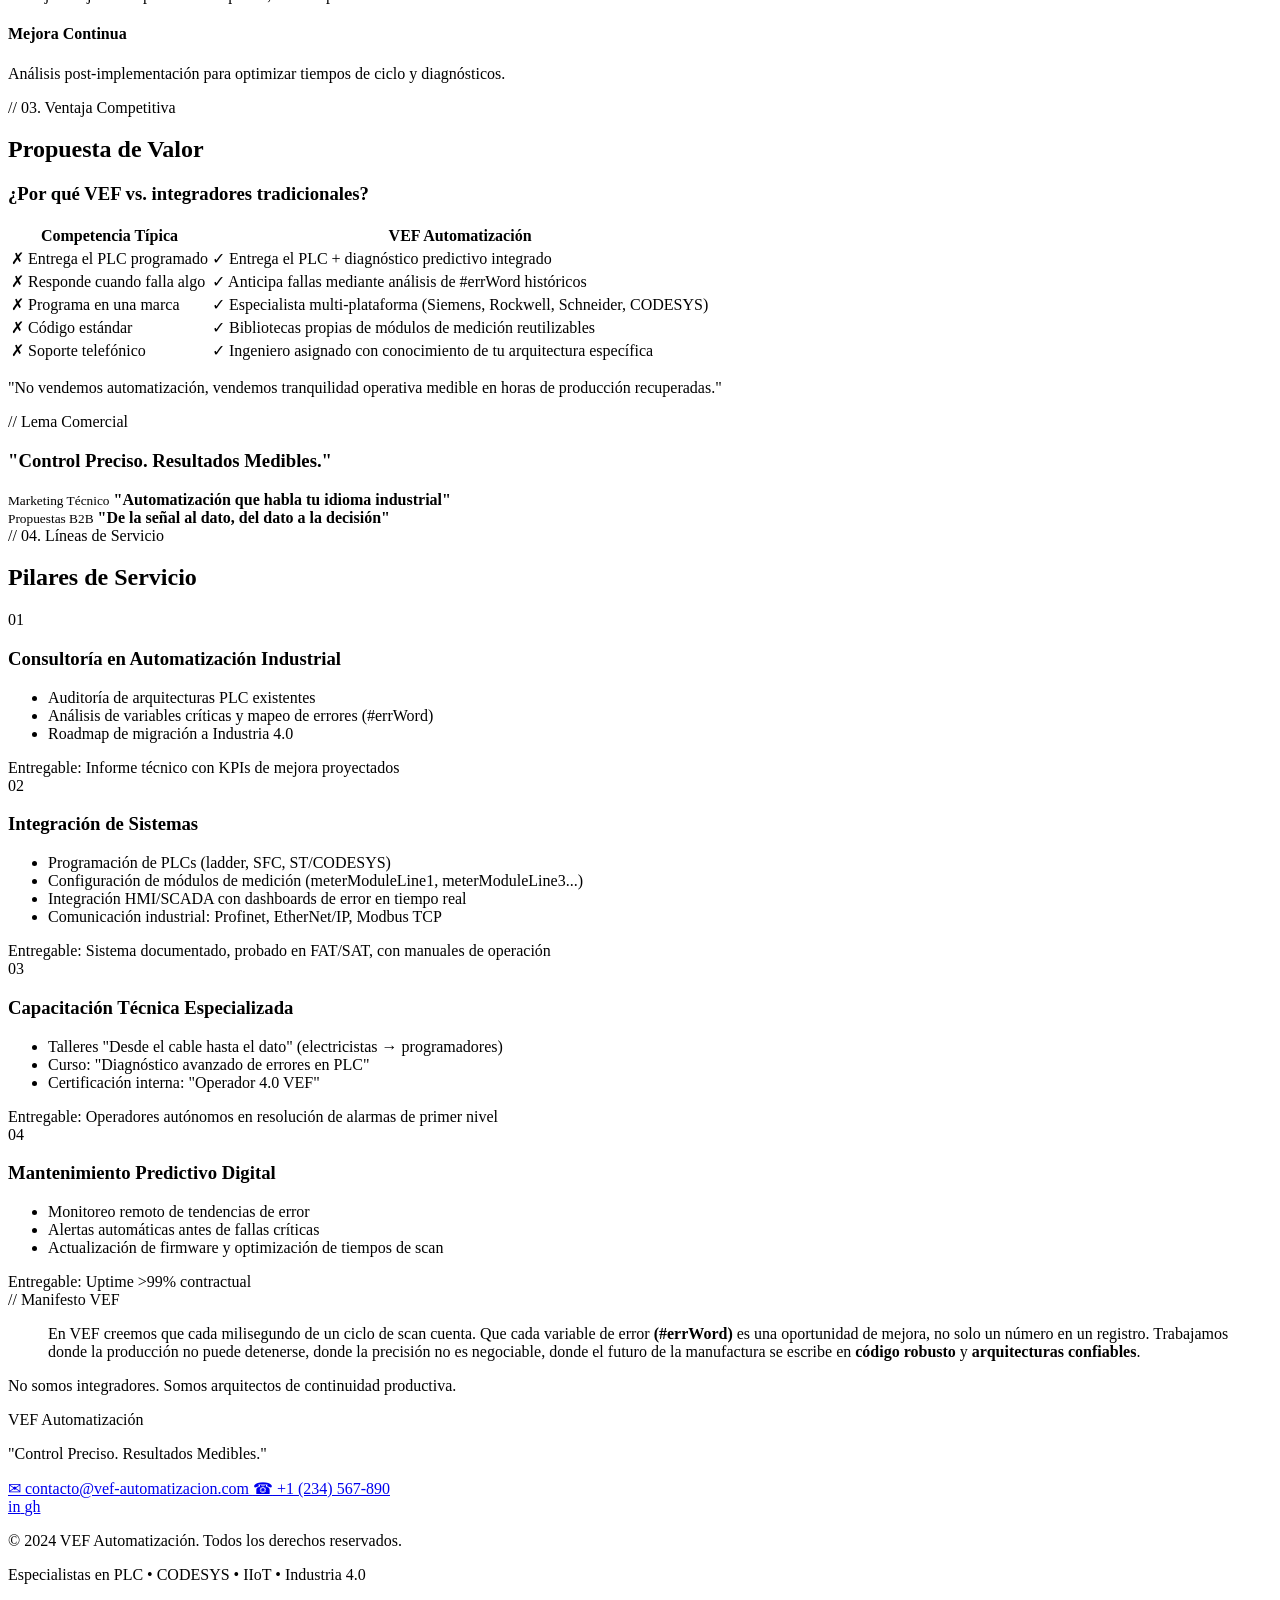
==== commit 051aa0e2: "Cambio de css" ====
--- a/SRC/Index.html
+++ b/SRC/Index.html
@@ -3,744 +3,27 @@
 <head>
     <meta charset="UTF-8">
     <meta name="viewport" content="width=device-width, initial-scale=1.0">
+    <meta name="description" content="VEF Automatización - Especialistas en PLC, CODESYS, IIoT e Industria 4.0. Control Preciso. Resultados Medibles.">
     <title>VEF Automatización | Control Preciso. Resultados Medibles.</title>
     <link rel="preconnect" href="https://fonts.googleapis.com">
     <link rel="preconnect" href="https://fonts.gstatic.com" crossorigin>
     <link href="https://fonts.googleapis.com/css2?family=Rajdhani:wght@400;500;600;700&family=Inter:wght@300;400;500;600&display=swap" rel="stylesheet">
-    <style>
-        :root {
-            --primary: #0a192f;
-            --secondary: #112240;
-            --accent: #64ffda;
-            --accent-dark: #00b4d8;
-            --text-primary: #e6f1ff;
-            --text-secondary: #8892b0;
-            --industrial-orange: #ff6b35;
-            --error-red: #e63946;
-            --success: #2ecc71;
-            --bg-dark: #020c1b;
-            --grid-color: rgba(100, 255, 218, 0.05);
-        }
-
-        * {
-            margin: 0;
-            padding: 0;
-            box-sizing: border-box;
-        }
-
-        html {
-            scroll-behavior: smooth;
-        }
-
-        body {
-            font-family: 'Inter', sans-serif;
-            background-color: var(--bg-dark);
-            color: var(--text-primary);
-            line-height: 1.6;
-            overflow-x: hidden;
-        }
-
-        h1, h2, h3, h4, h5, h6 {
-            font-family: 'Rajdhani', sans-serif;
-            font-weight: 700;
-            text-transform: uppercase;
-            letter-spacing: 1px;
-        }
-
-        /* Background Grid Animation */
-        .bg-grid {
-            position: fixed;
-            top: 0;
-            left: 0;
-            width: 100%;
-            height: 100%;
-            background-image: 
-                linear-gradient(var(--grid-color) 1px, transparent 1px),
-                linear-gradient(90deg, var(--grid-color) 1px, transparent 1px);
-            background-size: 50px 50px;
-            z-index: -1;
-            animation: gridMove 20s linear infinite;
-        }
-
-        @keyframes gridMove {
-            0% { transform: translate(0, 0); }
-            100% { transform: translate(50px, 50px); }
-        }
-
-        /* Navigation */
-        nav {
-            position: fixed;
-            top: 0;
-            width: 100%;
-            background: rgba(2, 12, 27, 0.95);
-            backdrop-filter: blur(10px);
-            border-bottom: 1px solid rgba(100, 255, 218, 0.1);
-            z-index: 1000;
-            padding: 1rem 0;
-            transition: all 0.3s ease;
-        }
-
-        nav.scrolled {
-            padding: 0.5rem 0;
-            box-shadow: 0 10px 30px -10px rgba(2, 12, 27, 0.7);
-        }
-
-        .nav-container {
-            max-width: 1200px;
-            margin: 0 auto;
-            padding: 0 2rem;
-            display: flex;
-            justify-content: space-between;
-            align-items: center;
-        }
-
-        .logo {
-            font-family: 'Rajdhani', sans-serif;
-            font-size: 1.8rem;
-            font-weight: 700;
-            color: var(--accent);
-            text-decoration: none;
-            display: flex;
-            align-items: center;
-            gap: 0.5rem;
-        }
-
-        .logo::before {
-            content: '◈';
-            color: var(--industrial-orange);
-            font-size: 2rem;
-            animation: pulse 2s infinite;
-        }
-
-        @keyframes pulse {
-            0%, 100% { opacity: 1; }
-            50% { opacity: 0.5; }
-        }
-
-        .nav-links {
-            display: flex;
-            gap: 2rem;
-            list-style: none;
-        }
-
-        .nav-links a {
-            color: var(--text-secondary);
-            text-decoration: none;
-            font-size: 0.9rem;
-            font-weight: 500;
-            transition: all 0.3s ease;
-            position: relative;
-        }
-
-        .nav-links a::after {
-            content: '';
-            position: absolute;
-            bottom: -5px;
-            left: 0;
-            width: 0;
-            height: 2px;
-            background: var(--accent);
-            transition: width 0.3s ease;
-        }
-
-        .nav-links a:hover {
-            color: var(--accent);
-        }
-
-        .nav-links a:hover::after {
-            width: 100%;
-        }
-
-        /* Hero Section */
-        .hero {
-            min-height: 100vh;
-            display: flex;
-            align-items: center;
-            justify-content: center;
-            position: relative;
-            padding: 6rem 2rem 4rem;
-            overflow: hidden;
-        }
-
-        .hero::before {
-            content: '';
-            position: absolute;
-            top: 50%;
-            left: 50%;
-            transform: translate(-50%, -50%);
-            width: 600px;
-            height: 600px;
-            background: radial-gradient(circle, rgba(100, 255, 218, 0.1) 0%, transparent 70%);
-            animation: breathe 4s ease-in-out infinite;
-        }
-
-        @keyframes breathe {
-            0%, 100% { transform: translate(-50%, -50%) scale(1); opacity: 0.5; }
-            50% { transform: translate(-50%, -50%) scale(1.2); opacity: 0.8; }
-        }
-
-        .hero-content {
-            text-align: center;
-            z-index: 1;
-            max-width: 900px;
-        }
-
-        .hero-tag {
-            display: inline-block;
-            padding: 0.5rem 1rem;
-            background: rgba(100, 255, 218, 0.1);
-            border: 1px solid var(--accent);
-            color: var(--accent);
-            font-family: 'Rajdhani', sans-serif;
-            font-size: 0.9rem;
-            margin-bottom: 2rem;
-            letter-spacing: 2px;
-            animation: borderPulse 2s infinite;
-        }
-
-        @keyframes borderPulse {
-            0%, 100% { border-color: var(--accent); box-shadow: 0 0 10px rgba(100, 255, 218, 0.2); }
-            50% { border-color: var(--accent-dark); box-shadow: 0 0 20px rgba(100, 255, 218, 0.4); }
-        }
-
-        .hero h1 {
-            font-size: clamp(3rem, 8vw, 6rem);
-            margin-bottom: 1rem;
-            background: linear-gradient(135deg, var(--text-primary) 0%, var(--accent) 100%);
-            -webkit-background-clip: text;
-            -webkit-text-fill-color: transparent;
-            line-height: 1;
-        }
-
-        .hero-subtitle {
-            font-size: 1.5rem;
-            color: var(--text-secondary);
-            margin-bottom: 2rem;
-            font-weight: 300;
-            letter-spacing: 3px;
-        }
-
-        .hero-values {
-            display: flex;
-            justify-content: center;
-            gap: 3rem;
-            margin: 3rem 0;
-            flex-wrap: wrap;
-        }
-
-        .value-badge {
-            display: flex;
-            flex-direction: column;
-            align-items: center;
-            gap: 0.5rem;
-        }
-
-        .value-letter {
-            font-family: 'Rajdhani', sans-serif;
-            font-size: 3rem;
-            font-weight: 700;
-            color: var(--accent);
-            line-height: 1;
-        }
-
-        .value-word {
-            font-size: 0.9rem;
-            color: var(--text-secondary);
-            text-transform: uppercase;
-            letter-spacing: 2px;
-        }
-
-        .cta-button {
-            display: inline-block;
-            padding: 1rem 2rem;
-            background: transparent;
-            color: var(--accent);
-            border: 1px solid var(--accent);
-            text-decoration: none;
-            font-family: 'Rajdhani', sans-serif;
-            font-weight: 600;
-            letter-spacing: 1px;
-            margin-top: 2rem;
-            transition: all 0.3s ease;
-            position: relative;
-            overflow: hidden;
-        }
-
-        .cta-button::before {
-            content: '';
-            position: absolute;
-            top: 0;
-            left: -100%;
-            width: 100%;
-            height: 100%;
-            background: var(--accent);
-            transition: left 0.3s ease;
-            z-index: -1;
-        }
-
-        .cta-button:hover {
-            color: var(--primary);
-        }
-
-        .cta-button:hover::before {
-            left: 0;
-        }
-
-        /* Section Styles */
-        section {
-            padding: 6rem 2rem;
-            max-width: 1200px;
-            margin: 0 auto;
-            position: relative;
-        }
-
-        .section-header {
-            margin-bottom: 4rem;
-            position: relative;
-        }
-
-        .section-tag {
-            color: var(--accent);
-            font-family: 'Rajdhani', sans-serif;
-            font-size: 1rem;
-            letter-spacing: 3px;
-            margin-bottom: 1rem;
-            display: block;
-        }
-
-        .section-title {
-            font-size: clamp(2rem, 5vw, 3rem);
-            color: var(--text-primary);
-            margin-bottom: 1rem;
-            position: relative;
-            display: inline-block;
-        }
-
-        .section-title::after {
-            content: '';
-            position: absolute;
-            bottom: -10px;
-            left: 0;
-            width: 60px;
-            height: 4px;
-            background: var(--industrial-orange);
-        }
-
-        /* Mission & Vision */
-        .mission-vision {
-            display: grid;
-            grid-template-columns: 1fr 1fr;
-            gap: 4rem;
-        }
-
-        .mv-card {
-            background: var(--secondary);
-            padding: 3rem;
-            border: 1px solid rgba(100, 255, 218, 0.1);
-            position: relative;
-            overflow: hidden;
-            transition: transform 0.3s ease;
-        }
-
-        .mv-card::before {
-            content: '';
-            position: absolute;
-            top: 0;
-            left: 0;
-            width: 100%;
-            height: 4px;
-            background: linear-gradient(90deg, var(--accent), var(--industrial-orange));
-        }
-
-        .mv-card:hover {
-            transform: translateY(-5px);
-            border-color: rgba(100, 255, 218, 0.3);
-        }
-
-        .mv-icon {
-            font-size: 3rem;
-            margin-bottom: 1rem;
-            color: var(--accent);
-        }
-
-        .mv-card h3 {
-            font-size: 1.5rem;
-            margin-bottom: 1rem;
-            color: var(--accent);
-        }
-
-        .quote {
-            font-style: italic;
-            font-size: 1.1rem;
-            color: var(--text-secondary);
-            border-left: 3px solid var(--accent);
-            padding-left: 1rem;
-            margin: 1.5rem 0;
-            line-height: 1.8;
-        }
-
-        .commitments {
-            list-style: none;
-            margin-top: 1.5rem;
-        }
-
-        .commitments li {
-            padding: 0.5rem 0;
-            padding-left: 1.5rem;
-            position: relative;
-            color: var(--text-secondary);
-            font-size: 0.95rem;
-        }
-
-        .commitments li::before {
-            content: '▹';
-            position: absolute;
-            left: 0;
-            color: var(--accent);
-        }
-
-        /* Values Section */
-        .values-grid {
-            display: grid;
-            grid-template-columns: repeat(auto-fit, minmax(300px, 1fr));
-            gap: 2rem;
-            margin-top: 3rem;
-        }
-
-        .value-card {
-            background: rgba(17, 34, 64, 0.5);
-            border: 1px solid rgba(100, 255, 218, 0.1);
-            padding: 2rem;
-            position: relative;
-            transition: all 0.3s ease;
-        }
-
-        .value-card:hover {
-            background: var(--secondary);
-            border-color: var(--accent);
-            transform: translateY(-5px);
-            box-shadow: 0 10px 30px -15px rgba(2, 12, 27, 0.7);
-        }
-
-        .value-header {
-            display: flex;
-            align-items: center;
-            gap: 1rem;
-            margin-bottom: 1rem;
-        }
-
-        .value-icon {
-            font-family: 'Rajdhani', sans-serif;
-            font-size: 2.5rem;
-            font-weight: 700;
-            color: var(--industrial-orange);
-            width: 60px;
-            height: 60px;
-            display: flex;
-            align-items: center;
-            justify-content: center;
-            border: 2px solid var(--industrial-orange);
-            border-radius: 50%;
-        }
-
-        .value-card h3 {
-            font-size: 1.3rem;
-            color: var(--text-primary);
-        }
-
-        .value-card p {
-            color: var(--text-secondary);
-            font-size: 0.95rem;
-            line-height: 1.8;
-        }
-
-        /* Differentiation Table */
-        .diff-section {
-            background: var(--secondary);
-            padding: 4rem;
-            margin: 4rem 0;
-            border: 1px solid rgba(100, 255, 218, 0.1);
-        }
-
-        .diff-table {
-            width: 100%;
-            border-collapse: collapse;
-            margin-top: 2rem;
-        }
-
-        .diff-table th,
-        .diff-table td {
-            padding: 1.5rem;
-            text-align: left;
-            border-bottom: 1px solid rgba(100, 255, 218, 0.1);
-        }
-
-        .diff-table th {
-            color: var(--accent);
-            font-family: 'Rajdhani', sans-serif;
-            font-size: 1.1rem;
-            text-transform: uppercase;
-            letter-spacing: 1px;
-        }
-
-        .diff-table td {
-            color: var(--text-secondary);
-        }
-
-        .diff-table tr:hover td {
-            color: var(--text-primary);
-            background: rgba(100, 255, 218, 0.05);
-        }
-
-        .check-icon {
-            color: var(--success);
-            margin-right: 0.5rem;
-        }
-
-        .cross-icon {
-            color: var(--error-red);
-            margin-right: 0.5rem;
-        }
-
-        .highlight-box {
-            background: rgba(100, 255, 218, 0.1);
-            border-left: 4px solid var(--accent);
-            padding: 1.5rem;
-            margin-top: 2rem;
-            font-style: italic;
-            color: var(--text-primary);
-        }
-
-        /* Service Pillars */
-        .pillars-container {
-            display: grid;
-            grid-template-columns: repeat(auto-fit, minmax(280px, 1fr));
-            gap: 2rem;
-            margin-top: 3rem;
-        }
-
-        .pillar-card {
-            background: linear-gradient(135deg, var(--secondary) 0%, rgba(17, 34, 64, 0.5) 100%);
-            border: 1px solid rgba(100, 255, 218, 0.1);
-            padding: 2.5rem;
-            position: relative;
-            overflow: hidden;
-            transition: all 0.3s ease;
-        }
-
-        .pillar-card::before {
-            content: '';
-            position: absolute;
-            top: 0;
-            left: 0;
-            width: 4px;
-            height: 100%;
-            background: var(--accent);
-            transform: scaleY(0);
-            transition: transform 0.3s ease;
-        }
-
-        .pillar-card:hover::before {
-            transform: scaleY(1);
-        }
-
-        .pillar-number {
-            font-family: 'Rajdhani', sans-serif;
-            font-size: 4rem;
-            font-weight: 700;
-            color: rgba(100, 255, 218, 0.1);
-            position: absolute;
-            top: 1rem;
-            right: 1rem;
-            line-height: 1;
-        }
-
-        .pillar-card h3 {
-            font-size: 1.3rem;
-            margin-bottom: 1rem;
-            color: var(--accent);
-            position: relative;
-            z-index: 1;
-        }
-
-        .pillar-list {
-            list-style: none;
-            margin: 1.5rem 0;
-        }
-
-        .pillar-list li {
-            padding: 0.4rem 0;
-            padding-left: 1.2rem;
-            position: relative;
-            color: var(--text-secondary);
-            font-size: 0.9rem;
-        }
-
-        .pillar-list li::before {
-            content: '→';
-            position: absolute;
-            left: 0;
-            color: var(--industrial-orange);
-        }
-
-        .deliverable {
-            margin-top: 1.5rem;
-            padding-top: 1.5rem;
-            border-top: 1px solid rgba(100, 255, 218, 0.1);
-            font-size: 0.85rem;
-            color: var(--accent);
-            font-weight: 600;
-            text-transform: uppercase;
-            letter-spacing: 1px;
-        }
-
-        /* Manifesto */
-        .manifesto {
-            background: linear-gradient(135deg, rgba(10, 25, 47, 0.9) 0%, rgba(17, 34, 64, 0.9) 100%);
-            padding: 6rem 4rem;
-            text-align: center;
-            border: 1px solid rgba(100, 255, 218, 0.2);
-            position: relative;
-            overflow: hidden;
-        }
-
-        .manifesto::before {
-            content: '"';
-            position: absolute;
-            top: -2rem;
-            left: 2rem;
-            font-family: 'Rajdhani', sans-serif;
-            font-size: 20rem;
-            color: rgba(100, 255, 218, 0.05);
-            line-height: 1;
-        }
-
-        .manifesto-text {
-            font-size: 1.3rem;
-            line-height: 2;
-            color: var(--text-secondary);
-            max-width: 800px;
-            margin: 0 auto;
-            position: relative;
-            z-index: 1;
-        }
-
-        .manifesto-text strong {
-            color: var(--accent);
-            font-weight: 600;
-        }
-
-        .manifesto-closing {
-            margin-top: 2rem;
-            font-family: 'Rajdhani', sans-serif;
-            font-size: 1.5rem;
-            color: var(--text-primary);
-            font-weight: 700;
-            letter-spacing: 2px;
-        }
-
-        /* Footer */
-        footer {
-            background: var(--primary);
-            padding: 4rem 2rem 2rem;
-            border-top: 1px solid rgba(100, 255, 218, 0.1);
-            text-align: center;
-        }
-
-        .footer-content {
-            max-width: 1200px;
-            margin: 0 auto;
-        }
-
-        .footer-logo {
-            font-family: 'Rajdhani', sans-serif;
-            font-size: 2rem;
-            color: var(--accent);
-            margin-bottom: 1rem;
-        }
-
-        .footer-tagline {
-            color: var(--text-secondary);
-            font-style: italic;
-            margin-bottom: 2rem;
-        }
-
-        .footer-links {
-            display: flex;
-            justify-content: center;
-            gap: 2rem;
-            margin-bottom: 2rem;
-            flex-wrap: wrap;
-        }
-
-        .footer-links a {
-            color: var(--text-secondary);
-            text-decoration: none;
-            transition: color 0.3s ease;
-        }
-
-        .footer-links a:hover {
-            color: var(--accent);
-        }
-
-        .copyright {
-            color: var(--text-secondary);
-            font-size: 0.9rem;
-            padding-top: 2rem;
-            border-top: 1px solid rgba(100, 255, 218, 0.1);
-        }
-
-        /* Responsive */
-        @media (max-width: 768px) {
-            .nav-links {
-                display: none;
-            }
-            
-            .mission-vision {
-                grid-template-columns: 1fr;
-            }
-            
-            .hero-values {
-                gap: 2rem;
-            }
-            
-            .diff-section {
-                padding: 2rem 1rem;
-            }
-            
-            .manifesto {
-                padding: 3rem 1.5rem;
-            }
-        }
-
-        /* Scroll Reveal Animation */
-        .reveal {
-            opacity: 0;
-            transform: translateY(30px);
-            transition: all 0.8s ease;
-        }
-
-        .reveal.active {
-            opacity: 1;
-            transform: translateY(0);
-        }
-
-        /* Code-like decorative elements */
-        .code-comment {
-            color: var(--text-secondary);
-            font-family: 'Courier New', monospace;
-            font-size: 0.8rem;
-            opacity: 0.6;
-        }
-    </style>
+    <link rel="stylesheet" href="styles.css">
 </head>
 <body>
     <div class="bg-grid"></div>
 
-    <nav id="navbar">
+    <!-- Navegación -->
+    <nav id="navbar" role="navigation" aria-label="Navegación principal">
         <div class="nav-container">
-            <a href="#" class="logo">VEF Automatización</a>
-            <ul class="nav-links">
+            <a href="#" class="logo" aria-label="VEF Automatización Inicio">
+                <span class="logo-icon">◈</span>
+                <span class="logo-text">VEF Automatización</span>
+            </a>
+            <button class="mobile-menu-toggle" id="mobileMenuToggle" aria-label="Abrir menú" aria-expanded="false">
+                <span class="hamburger"></span>
+            </button>
+            <ul class="nav-links" id="navLinks">
                 <li><a href="#mision">Misión</a></li>
                 <li><a href="#valores">Valores</a></li>
                 <li><a href="#diferenciacion">Diferenciación</a></li>
@@ -750,9 +33,10 @@
         </div>
     </nav>
 
-    <section class="hero">
+    <!-- Hero Section -->
+    <header class="hero" role="banner">
         <div class="hero-content">
-            <span class="hero-tag">// Sistemas de Control Industrial 4.0</span>
+            <span class="hero-tag" id="typewriter"></span>
             <h1>VEF Automatización</h1>
             <p class="hero-subtitle">Control Preciso. Resultados Medibles.</p>
             
@@ -773,318 +57,291 @@
 
             <a href="#mision" class="cta-button">Explorar Soluciones</a>
         </div>
-    </section>
-
-    <section id="mision" class="reveal">
-        <div class="section-header">
-            <span class="section-tag">// 01. Propósito Estratégico</span>
-            <h2 class="section-title">Misión y Visión</h2>
+        <div class="scroll-indicator" aria-hidden="true">
+            <span class="mouse"></span>
         </div>
-
-        <div class="mission-vision">
-            <div class="mv-card">
-                <div class="mv-icon">🎯</div>
-                <h3>Misión</h3>
-                <p class="quote">
-                    "Transformar la industria mediante soluciones de automatización inteligente que maximicen la eficiencia operativa, minimicen errores de proceso y garanticen la continuidad productiva de nuestros clientes."
+    </header>
+
+    <main>
+        <!-- Misión y Visión -->
+        <section id="mision" class="section reveal">
+            <div class="section-header">
+                <span class="section-tag">// 01. Propósito Estratégico</span>
+                <h2 class="section-title">Misión y Visión</h2>
+            </div>
+
+            <div class="mission-vision">
+                <article class="mv-card">
+                    <div class="mv-icon" aria-hidden="true">🎯</div>
+                    <h3>Misión</h3>
+                    <blockquote class="quote">
+                        "Transformar la industria mediante soluciones de automatización inteligente que maximicen la eficiencia operativa, minimicen errores de proceso y garanticen la continuidad productiva de nuestros clientes."
+                    </blockquote>
+                    <span class="code-comment">// Compromisos operativos:</span>
+                    <ul class="commitments">
+                        <li>Diseñar e implementar sistemas PLC robustos para control de líneas de producción</li>
+                        <li>Desarrollar diagnósticos avanzados de variables de error (gestión de #errWord)</li>
+                        <li>Proveer integración de módulos de medición industrial (meterModuleLine)</li>
+                        <li>Ofrecer soporte técnico especializado con respuesta ágil</li>
+                    </ul>
+                </article>
+
+                <article class="mv-card">
+                    <div class="mv-icon" aria-hidden="true">🚀</div>
+                    <h3>Visión 2030</h3>
+                    <blockquote class="quote">
+                        "Ser referentes latinoamericanos en automatización industrial 4.0, reconocidos por convertir datos de proceso en decisiones inteligentes y por la fiabilidad de nuestros sistemas de control en entornos de producción crítica."
+                    </blockquote>
+                    <span class="code-comment">// Metas estratégicas:</span>
+                    <ul class="commitments">
+                        <li>Liderar la adopción de IIoT (Industrial Internet of Things) en plantas manufactureras</li>
+                        <li>Desarrollar algoritmos predictivos para mantenimiento de equipos industriales</li>
+                        <li>Expandir presencia a 5 países con proyectos de automatización integral</li>
+                    </ul>
+                </article>
+            </div>
+        </section>
+
+        <!-- Valores Corporativos -->
+        <section id="valores" class="section reveal">
+            <div class="section-header">
+                <span class="section-tag">// 02. Fundamentos</span>
+                <h2 class="section-title">Valores Corporativos</h2>
+            </div>
+
+            <div class="values-grid">
+                <article class="value-card">
+                    <div class="value-header">
+                        <div class="value-icon" aria-hidden="true">V</div>
+                        <h3>Valor</h3>
+                    </div>
+                    <p>Entregamos soluciones que generan ROI tangible: reducción de downtime, optimización de consumo energético y trazabilidad completa de procesos.</p>
+                </article>
+
+                <article class="value-card">
+                    <div class="value-header">
+                        <div class="value-icon" aria-hidden="true">E</div>
+                        <h3>Eficiencia</h3>
+                    </div>
+                    <p>Diseñamos código limpio, estructuras de programación modulares y arquitecturas escalables que maximizan el rendimiento de cada ciclo de scan.</p>
+                </article>
+
+                <article class="value-card">
+                    <div class="value-header">
+                        <div class="value-icon" aria-hidden="true">F</div>
+                        <h3>Futuro</h3>
+                    </div>
+                    <p>Anticipamos tendencias: desde CODESYS hasta integración con sistemas MES/ERP, preparando a nuestros clientes para la manufactura del mañana.</p>
+                </article>
+            </div>
+
+            <!-- Principios Operativos -->
+            <div class="principles-section">
+                <span class="section-tag">// Principios Operativos</span>
+                <h3 class="principles-title">Códigos de Conducta</h3>
+                
+                <div class="principles-grid">
+                    <article class="principle-card precision">
+                        <h4>Precisión Técnica</h4>
+                        <p>Cada línea de código es probada; cada variable de error tiene protocolo de respuesta.</p>
+                    </article>
+                    <article class="principle-card transparency">
+                        <h4>Transparencia</h4>
+                        <p>Documentación clara de arquitecturas, versiones y cambios en sistemas PLC.</p>
+                    </article>
+                    <article class="principle-card collaboration">
+                        <h4>Colaboración Industrial</h4>
+                        <p>Trabajamos junto a operadores de planta, no solo para ellos.</p>
+                    </article>
+                    <article class="principle-card improvement">
+                        <h4>Mejora Continua</h4>
+                        <p>Análisis post-implementación para optimizar tiempos de ciclo y diagnósticos.</p>
+                    </article>
+                </div>
+            </div>
+        </section>
+
+        <!-- Diferenciación -->
+        <section id="diferenciacion" class="section reveal">
+            <div class="section-header">
+                <span class="section-tag">// 03. Ventaja Competitiva</span>
+                <h2 class="section-title">Propuesta de Valor</h2>
+            </div>
+
+            <div class="diff-container">
+                <h3 class="diff-subtitle">¿Por qué VEF vs. integradores tradicionales?</h3>
+                
+                <div class="diff-table-container">
+                    <table class="diff-table">
+                        <thead>
+                            <tr>
+                                <th scope="col">Competencia Típica</th>
+                                <th scope="col">VEF Automatización</th>
+                            </tr>
+                        </thead>
+                        <tbody>
+                            <tr>
+                                <td><span class="cross-icon" aria-hidden="true">✗</span> Entrega el PLC programado</td>
+                                <td><span class="check-icon" aria-hidden="true">✓</span> Entrega el PLC + diagnóstico predictivo integrado</td>
+                            </tr>
+                            <tr>
+                                <td><span class="cross-icon" aria-hidden="true">✗</span> Responde cuando falla algo</td>
+                                <td><span class="check-icon" aria-hidden="true">✓</span> Anticipa fallas mediante análisis de #errWord históricos</td>
+                            </tr>
+                            <tr>
+                                <td><span class="cross-icon" aria-hidden="true">✗</span> Programa en una marca</td>
+                                <td><span class="check-icon" aria-hidden="true">✓</span> Especialista multi-plataforma (Siemens, Rockwell, Schneider, CODESYS)</td>
+                            </tr>
+                            <tr>
+                                <td><span class="cross-icon" aria-hidden="true">✗</span> Código estándar</td>
+                                <td><span class="check-icon" aria-hidden="true">✓</span> Bibliotecas propias de módulos de medición reutilizables</td>
+                            </tr>
+                            <tr>
+                                <td><span class="cross-icon" aria-hidden="true">✗</span> Soporte telefónico</td>
+                                <td><span class="check-icon" aria-hidden="true">✓</span> Ingeniero asignado con conocimiento de tu arquitectura específica</td>
+                            </tr>
+                        </tbody>
+                    </table>
+                </div>
+
+                <div class="highlight-box">
+                    <p>"No vendemos automatización, vendemos tranquilidad operativa medible en horas de producción recuperadas."</p>
+                </div>
+            </div>
+
+            <!-- Lemas -->
+            <div class="slogans-section">
+                <span class="section-tag">// Lema Comercial</span>
+                <h3 class="main-slogan">"Control Preciso. Resultados Medibles."</h3>
+                <div class="slogans-grid">
+                    <div class="slogan-card">
+                        <small>Marketing Técnico</small>
+                        <strong>"Automatización que habla tu idioma industrial"</strong>
+                    </div>
+                    <div class="slogan-card">
+                        <small>Propuestas B2B</small>
+                        <strong>"De la señal al dato, del dato a la decisión"</strong>
+                    </div>
+                </div>
+            </div>
+        </section>
+
+        <!-- Servicios -->
+        <section id="servicios" class="section reveal">
+            <div class="section-header">
+                <span class="section-tag">// 04. Líneas de Servicio</span>
+                <h2 class="section-title">Pilares de Servicio</h2>
+            </div>
+
+            <div class="pillars-container">
+                <article class="pillar-card">
+                    <span class="pillar-number" aria-hidden="true">01</span>
+                    <h3>Consultoría en Automatización Industrial</h3>
+                    <ul class="pillar-list">
+                        <li>Auditoría de arquitecturas PLC existentes</li>
+                        <li>Análisis de variables críticas y mapeo de errores (#errWord)</li>
+                        <li>Roadmap de migración a Industria 4.0</li>
+                    </ul>
+                    <div class="deliverable">
+                        <span class="deliverable-label">Entregable:</span>
+                        <span>Informe técnico con KPIs de mejora proyectados</span>
+                    </div>
+                </article>
+
+                <article class="pillar-card">
+                    <span class="pillar-number" aria-hidden="true">02</span>
+                    <h3>Integración de Sistemas</h3>
+                    <ul class="pillar-list">
+                        <li>Programación de PLCs (ladder, SFC, ST/CODESYS)</li>
+                        <li>Configuración de módulos de medición (meterModuleLine1, meterModuleLine3...)</li>
+                        <li>Integración HMI/SCADA con dashboards de error en tiempo real</li>
+                        <li>Comunicación industrial: Profinet, EtherNet/IP, Modbus TCP</li>
+                    </ul>
+                    <div class="deliverable">
+                        <span class="deliverable-label">Entregable:</span>
+                        <span>Sistema documentado, probado en FAT/SAT, con manuales de operación</span>
+                    </div>
+                </article>
+
+                <article class="pillar-card">
+                    <span class="pillar-number" aria-hidden="true">03</span>
+                    <h3>Capacitación Técnica Especializada</h3>
+                    <ul class="pillar-list">
+                        <li>Talleres "Desde el cable hasta el dato" (electricistas → programadores)</li>
+                        <li>Curso: "Diagnóstico avanzado de errores en PLC"</li>
+                        <li>Certificación interna: "Operador 4.0 VEF"</li>
+                    </ul>
+                    <div class="deliverable">
+                        <span class="deliverable-label">Entregable:</span>
+                        <span>Operadores autónomos en resolución de alarmas de primer nivel</span>
+                    </div>
+                </article>
+
+                <article class="pillar-card">
+                    <span class="pillar-number" aria-hidden="true">04</span>
+                    <h3>Mantenimiento Predictivo Digital</h3>
+                    <ul class="pillar-list">
+                        <li>Monitoreo remoto de tendencias de error</li>
+                        <li>Alertas automáticas antes de fallas críticas</li>
+                        <li>Actualización de firmware y optimización de tiempos de scan</li>
+                    </ul>
+                    <div class="deliverable">
+                        <span class="deliverable-label">Entregable:</span>
+                        <span>Uptime >99% contractual</span>
+                    </div>
+                </article>
+            </div>
+        </section>
+
+        <!-- Manifesto -->
+        <section class="section reveal">
+            <div class="manifesto">
+                <span class="section-tag">// Manifesto VEF</span>
+                <blockquote class="manifesto-text">
+                    En VEF creemos que cada milisegundo de un ciclo de scan cuenta. Que cada variable de error <strong>(#errWord)</strong> es una oportunidad de mejora, no solo un número en un registro. Trabajamos donde la producción no puede detenerse, donde la precisión no es negociable, donde el futuro de la manufactura se escribe en <strong>código robusto</strong> y <strong>arquitecturas confiables</strong>.
+                </blockquote>
+                <p class="manifesto-closing">
+                    No somos integradores. Somos arquitectos de continuidad productiva.
                 </p>
-                <span class="code-comment">// Compromisos operativos:</span>
-                <ul class="commitments">
-                    <li>Diseñar e implementar sistemas PLC robustos para control de líneas de producción</li>
-                    <li>Desarrollar diagnósticos avanzados de variables de error (gestión de #errWord)</li>
-                    <li>Proveer integración de módulos de medición industrial (meterModuleLine)</li>
-                    <li>Ofrecer soporte técnico especializado con respuesta ágil</li>
-                </ul>
-            </div>
-
-            <div class="mv-card">
-                <div class="mv-icon">🚀</div>
-                <h3>Visión 2030</h3>
-                <p class="quote">
-                    "Ser referentes latinoamericanos en automatización industrial 4.0, reconocidos por convertir datos de proceso en decisiones inteligentes y por la fiabilidad de nuestros sistemas de control en entornos de producción crítica."
-                </p>
-                <span class="code-comment">// Metas estratégicas:</span>
-                <ul class="commitments">
-                    <li>Liderar la adopción de IIoT (Industrial Internet of Things) en plantas manufactureras</li>
-                    <li>Desarrollar algoritmos predictivos para mantenimiento de equipos industriales</li>
-                    <li>Expandir presencia a 5 países con proyectos de automatización integral</li>
-                </ul>
-            </div>
-        </div>
-    </section>
-
-    <section id="valores" class="reveal">
-        <div class="section-header">
-            <span class="section-tag">// 02. Fundamentos</span>
-            <h2 class="section-title">Valores Corporativos</h2>
-        </div>
-
-        <div class="values-grid">
-            <div class="value-card">
-                <div class="value-header">
-                    <div class="value-icon">V</div>
-                    <h3>Valor</h3>
-                </div>
-                <p>Entregamos soluciones que generan ROI tangible: reducción de downtime, optimización de consumo energético y trazabilidad completa de procesos.</p>
-            </div>
-
-            <div class="value-card">
-                <div class="value-header">
-                    <div class="value-icon">E</div>
-                    <h3>Eficiencia</h3>
-                </div>
-                <p>Diseñamos código limpio, estructuras de programación modulares y arquitecturas escalables que maximizan el rendimiento de cada ciclo de scan.</p>
-            </div>
-
-            <div class="value-card">
-                <div class="value-header">
-                    <div class="value-icon">F</div>
-                    <h3>Futuro</h3>
-                </div>
-                <p>Anticipamos tendencias: desde CODESYS hasta integración con sistemas MES/ERP, preparando a nuestros clientes para la manufactura del mañana.</p>
-            </div>
-        </div>
-
-        <div class="diff-section" style="margin-top: 4rem;">
-            <span class="section-tag">// Principios Operativos</span>
-            <h3 style="font-size: 1.8rem; margin-bottom: 2rem; color: var(--text-primary);">Códigos de Conducta</h3>
+            </div>
+        </section>
+    </main>
+
+    <!-- Footer -->
+    <footer id="contacto" role="contentinfo">
+        <div class="footer-content">
+            <div class="footer-brand">
+                <div class="footer-logo">VEF Automatización</div>
+                <p class="footer-tagline">"Control Preciso. Resultados Medibles."</p>
+            </div>
             
-            <div class="values-grid" style="margin-top: 2rem;">
-                <div class="value-card" style="border-left: 3px solid var(--accent);">
-                    <h4 style="color: var(--accent); margin-bottom: 0.5rem;">Precisión Técnica</h4>
-                    <p style="font-size: 0.9rem;">Cada línea de código es probada; cada variable de error tiene protocolo de respuesta.</p>
-                </div>
-                <div class="value-card" style="border-left: 3px solid var(--industrial-orange);">
-                    <h4 style="color: var(--industrial-orange); margin-bottom: 0.5rem;">Transparencia</h4>
-                    <p style="font-size: 0.9rem;">Documentación clara de arquitecturas, versiones y cambios en sistemas PLC.</p>
-                </div>
-                <div class="value-card" style="border-left: 3px solid var(--success);">
-                    <h4 style="color: var(--success); margin-bottom: 0.5rem;">Colaboración Industrial</h4>
-                    <p style="font-size: 0.9rem;">Trabajamos junto a operadores de planta, no solo para ellos.</p>
-                </div>
-                <div class="value-card" style="border-left: 3px solid #9b59b6;">
-                    <h4 style="color: #9b59b6; margin-bottom: 0.5rem;">Mejora Continua</h4>
-                    <p style="font-size: 0.9rem;">Análisis post-implementación para optimizar tiempos de ciclo y diagnósticos.</p>
-                </div>
-            </div>
-        </div>
-    </section>
-
-    <section id="diferenciacion" class="reveal">
-        <div class="section-header">
-            <span class="section-tag">// 03. Ventaja Competitiva</span>
-            <h2 class="section-title">Propuesta de Valor</h2>
-        </div>
-
-        <div class="diff-section">
-            <h3 style="margin-bottom: 1rem; color: var(--text-primary);">¿Por qué VEF vs. integradores tradicionales?</h3>
-            
-            <table class="diff-table">
-                <thead>
-                    <tr>
-                        <th>Competencia Típica</th>
-                        <th>VEF Automatización</th>
-                    </tr>
-                </thead>
-                <tbody>
-                    <tr>
-                        <td><span class="cross-icon">✗</span> Entrega el PLC programado</td>
-                        <td><span class="check-icon">✓</span> Entrega el PLC + diagnóstico predictivo integrado</td>
-                    </tr>
-                    <tr>
-                        <td><span class="cross-icon">✗</span> Responde cuando falla algo</td>
-                        <td><span class="check-icon">✓</span> Anticipa fallas mediante análisis de #errWord históricos</td>
-                    </tr>
-                    <tr>
-                        <td><span class="cross-icon">✗</span> Programa en una marca</td>
-                        <td><span class="check-icon">✓</span> Especialista multi-plataforma (Siemens, Rockwell, Schneider, CODESYS)</td>
-                    </tr>
-                    <tr>
-                        <td><span class="cross-icon">✗</span> Código estándar</td>
-                        <td><span class="check-icon">✓</span> Bibliotecas propias de módulos de medición reutilizables</td>
-                    </tr>
-                    <tr>
-                        <td><span class="cross-icon">✗</span> Soporte telefónico</td>
-                        <td><span class="check-icon">✓</span> Ingeniero asignado con conocimiento de tu arquitectura específica</td>
-                    </tr>
-                </tbody>
-            </table>
-
-            <div class="highlight-box">
-                "No vendemos automatización, vendemos tranquilidad operativa medible en horas de producción recuperadas."
-            </div>
-        </div>
-
-        <div style="margin-top: 3rem; text-align: center;">
-            <span class="section-tag">// Lema Comercial</span>
-            <h3 style="font-size: 2rem; color: var(--accent); margin: 1rem 0;">"Control Preciso. Resultados Medibles."</h3>
-            <div style="display: flex; justify-content: center; gap: 2rem; margin-top: 2rem; flex-wrap: wrap;">
-                <div style="background: var(--secondary); padding: 1rem 2rem; border: 1px solid rgba(100, 255, 218, 0.2);">
-                    <small style="color: var(--text-secondary); display: block; margin-bottom: 0.5rem;">Marketing Técnico</small>
-                    <strong style="color: var(--text-primary);">"Automatización que habla tu idioma industrial"</strong>
-                </div>
-                <div style="background: var(--secondary); padding: 1rem 2rem; border: 1px solid rgba(100, 255, 218, 0.2);">
-                    <small style="color: var(--text-secondary); display: block; margin-bottom: 0.5rem;">Propuestas B2B</small>
-                    <strong style="color: var(--text-primary);">"De la señal al dato, del dato a la decisión"</strong>
-                </div>
-            </div>
-        </div>
-    </section>
-
-    <section id="servicios" class="reveal">
-        <div class="section-header">
-            <span class="section-tag">// 04. Líneas de Servicio</span>
-            <h2 class="section-title">Pilares de Servicio</h2>
-        </div>
-
-        <div class="pillars-container">
-            <div class="pillar-card">
-                <span class="pillar-number">01</span>
-                <h3>Consultoría en Automatización Industrial</h3>
-                <ul class="pillar-list">
-                    <li>Auditoría de arquitecturas PLC existentes</li>
-                    <li>Análisis de variables críticas y mapeo de errores (#errWord)</li>
-                    <li>Roadmap de migración a Industria 4.0</li>
-                </ul>
-                <div class="deliverable">
-                    Entregable: Informe técnico con KPIs de mejora proyectados
-                </div>
-            </div>
-
-            <div class="pillar-card">
-                <span class="pillar-number">02</span>
-                <h3>Integración de Sistemas</h3>
-                <ul class="pillar-list">
-                    <li>Programación de PLCs (ladder, SFC, ST/CODESYS)</li>
-                    <li>Configuración de módulos de medición (meterModuleLine1, meterModuleLine3...)</li>
-                    <li>Integración HMI/SCADA con dashboards de error en tiempo real</li>
-                    <li>Comunicación industrial: Profinet, EtherNet/IP, Modbus TCP</li>
-                </ul>
-                <div class="deliverable">
-                    Entregable: Sistema documentado, probado en FAT/SAT, con manuales de operación
-                </div>
-            </div>
-
-            <div class="pillar-card">
-                <span class="pillar-number">03</span>
-                <h3>Capacitación Técnica Especializada</h3>
-                <ul class="pillar-list">
-                    <li>Talleres "Desde el cable hasta el dato" (electricistas → programadores)</li>
-                    <li>Curso: "Diagnóstico avanzado de errores en PLC"</li>
-                    <li>Certificación interna: "Operador 4.0 VEF"</li>
-                </ul>
-                <div class="deliverable">
-                    Entregable: Operadores autónomos en resolución de alarmas de primer nivel
-                </div>
-            </div>
-
-            <div class="pillar-card">
-                <span class="pillar-number">04</span>
-                <h3>Mantenimiento Predictivo Digital</h3>
-                <ul class="pillar-list">
-                    <li>Monitoreo remoto de tendencias de error</li>
-                    <li>Alertas automáticas antes de fallas críticas</li>
-                    <li>Actualización de firmware y optimización de tiempos de scan</li>
-                </ul>
-                <div class="deliverable">
-                    Entregable: Uptime >99% contractual
-                </div>
-            </div>
-        </div>
-    </section>
-
-    <section class="reveal">
-        <div class="manifesto">
-            <span class="section-tag" style="color: var(--accent); margin-bottom: 2rem; display: block;">// Manifesto VEF</span>
-            <p class="manifesto-text">
-                En VEF creemos que cada milisegundo de un ciclo de scan cuenta. Que cada variable de error <strong>(#errWord)</strong> es una oportunidad de mejora, no solo un número en un registro. Trabajamos donde la producción no puede detenerse, donde la precisión no es negociable, donde el futuro de la manufactura se escribe en <strong>código robusto</strong> y <strong>arquitecturas confiables</strong>.
-            </p>
-            <p class="manifesto-closing">
-                No somos integradores. Somos arquitectos de continuidad productiva.
-            </p>
-        </div>
-    </section>
-
-    <footer id="contacto">
-        <div class="footer-content">
-            <div class="footer-logo">VEF Automatización</div>
-            <p class="footer-tagline">"Control Preciso. Resultados Medibles."</p>
-            
-            <div class="footer-links">
-                <a href="mailto:contacto@vef-automatizacion.com">contacto@vef-automatizacion.com</a>
-                <a href="tel:+1234567890">+1 (234) 567-890</a>
-                <a href="#">LinkedIn</a>
-                <a href="#">GitHub Industrial</a>
-            </div>
-
-            <div class="copyright">
-                <p>&copy; 2025 VEF Automatización. Todos los derechos reservados.</p>
-                <p style="margin-top: 0.5rem; font-size: 0.8rem; color: var(--text-secondary);">
-                    Especialistas en PLC • CODESYS  • Industria 4.0
-                </p>
+            <div class="footer-contact">
+                <a href="mailto:contacto@vef-automatizacion.com" class="contact-link">
+                    <span class="contact-icon">✉</span>
+                    contacto@vef-automatizacion.com
+                </a>
+                <a href="tel:+1234567890" class="contact-link">
+                    <span class="contact-icon">☎</span>
+                    +1 (234) 567-890
+                </a>
+            </div>
+
+            <div class="footer-social">
+                <a href="#" class="social-link" aria-label="LinkedIn">
+                    <span class="social-icon">in</span>
+                </a>
+                <a href="#" class="social-link" aria-label="GitHub Industrial">
+                    <span class="social-icon">gh</span>
+                </a>
+            </div>
+
+            <div class="footer-meta">
+                <p class="copyright">&copy; 2024 VEF Automatización. Todos los derechos reservados.</p>
+                <p class="specialties">Especialistas en PLC • CODESYS • IIoT • Industria 4.0</p>
             </div>
         </div>
     </footer>
 
-    <script>
-        // Navbar scroll effect
-        window.addEventListener('scroll', () => {
-            const navbar = document.getElementById('navbar');
-            if (window.scrollY > 50) {
-                navbar.classList.add('scrolled');
-            } else {
-                navbar.classList.remove('scrolled');
-            }
-        });
-
-        // Scroll reveal animation
-        const observerOptions = {
-            threshold: 0.1,
-            rootMargin: "0px 0px -50px 0px"
-        };
-
-        const observer = new IntersectionObserver((entries) => {
-            entries.forEach(entry => {
-                if (entry.isIntersecting) {
-                    entry.target.classList.add('active');
-                }
-            });
-        }, observerOptions);
-
-        document.querySelectorAll('.reveal').forEach((el) => observer.observe(el));
-
-        // Smooth scroll for navigation links
-        document.querySelectorAll('a[href^="#"]').forEach(anchor => {
-            anchor.addEventListener('click', function (e) {
-                e.preventDefault();
-                const target = document.querySelector(this.getAttribute('href'));
-                if (target) {
-                    target.scrollIntoView({
-                        behavior: 'smooth',
-                        block: 'start'
-                    });
-                }
-            });
-        });
-
-        // Dynamic typing effect for hero (optional enhancement)
-        const heroTag = document.querySelector('.hero-tag');
-        const text = heroTag.textContent;
-        heroTag.textContent = '';
-        let i = 0;
-        
-        function typeWriter() {
-            if (i < text.length) {
-                heroTag.textContent += text.charAt(i);
-                i++;
-                setTimeout(typeWriter, 50);
-            }
-        }
-        
-        // Start typing effect after page load
-        window.addEventListener('load', () => {
-            setTimeout(typeWriter, 500);
-        });
-    </script>
+    <script src="script.js"></script>
 </body>
 </html>
